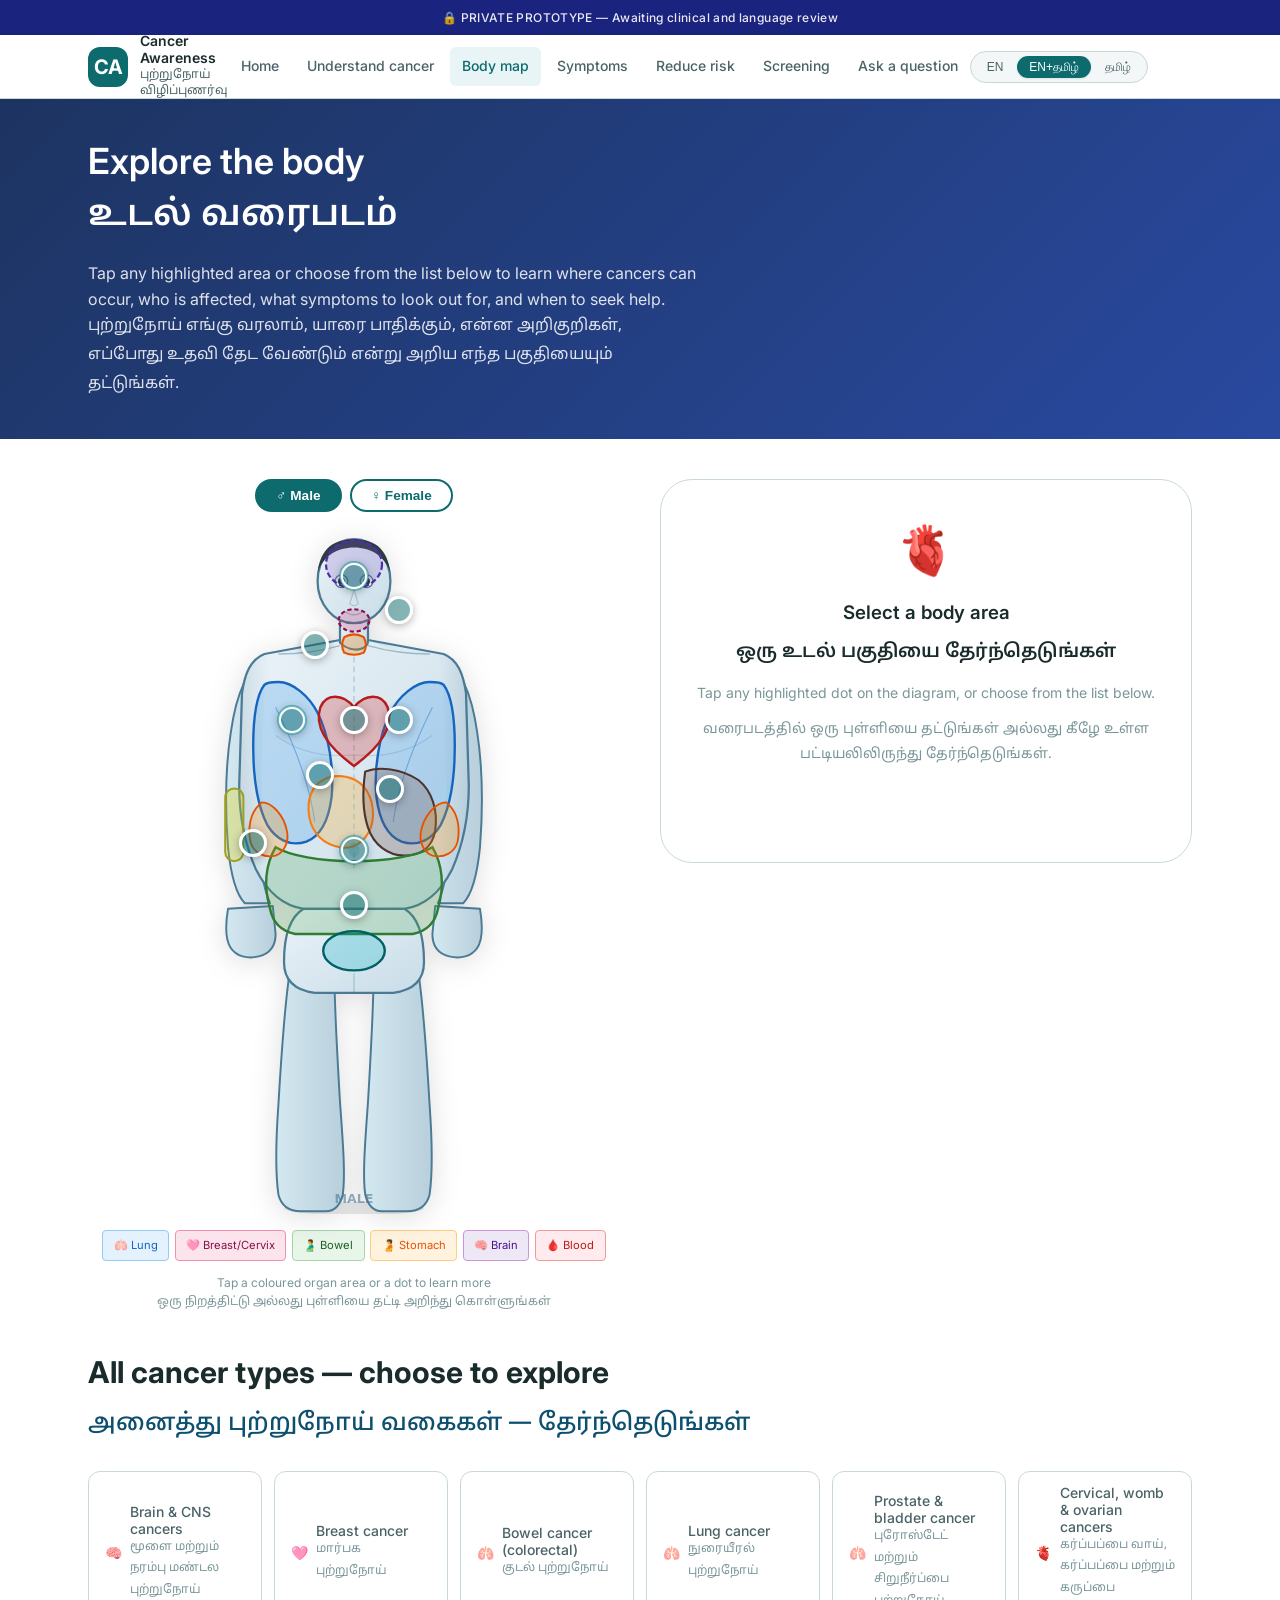
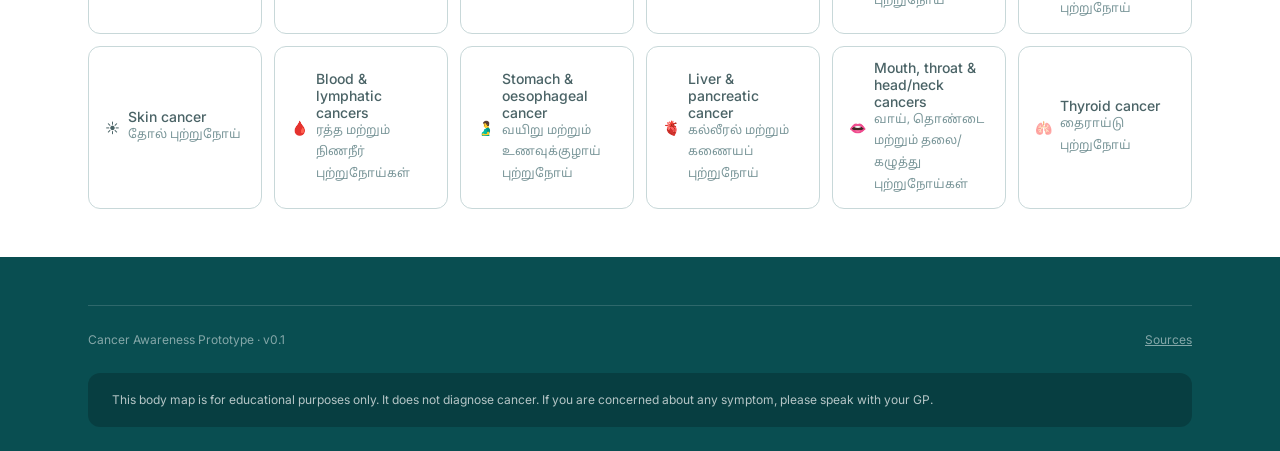
==== pages/body-map.html @ ce764e9f "Add files via upload" ====
<!DOCTYPE html>
<html lang="en" data-lang="both">
<head>
  <meta charset="UTF-8">
  <meta name="viewport" content="width=device-width, initial-scale=1.0">
  <title>Body Map | உடல் வரைபடம் — Cancer Awareness</title>
  <link rel="stylesheet" href="../css/style.css">
  <style>
    .body-map-page { display: grid; grid-template-columns: 1fr 1fr; gap: var(--sp-10); align-items: start; padding: var(--sp-10) 0; }
    @media(max-width:768px) { .body-map-page { grid-template-columns: 1fr; } }

    .body-figure { position: relative; max-width: 320px; margin: 0 auto; }
    .body-svg { width: 100%; cursor: default; }

    /* Hotspot buttons */
    .hotspot {
      position: absolute;
      width: 28px; height: 28px;
      border-radius: 50%;
      border: 3px solid white;
      background: rgba(13,107,110,0.5);
      cursor: pointer;
      transform: translate(-50%,-50%);
      transition: var(--transition-fast);
      display: flex; align-items: center; justify-content: center;
      box-shadow: 0 2px 8px rgba(0,0,0,0.3);
    }
    .hotspot:hover, .hotspot.active { background: var(--clr-primary); transform: translate(-50%,-50%) scale(1.2); }
    .hotspot:focus-visible { outline: none; box-shadow: var(--shadow-focus), 0 2px 8px rgba(0,0,0,0.3); }
    .hotspot-pulse {
      position: absolute; inset: -4px;
      border-radius: 50%;
      border: 2px solid var(--clr-primary-light);
      animation: pulse 2s ease-out infinite;
      opacity: 0.6;
    }
    @keyframes pulse { 0%,100%{opacity:0.6;transform:scale(1)} 50%{opacity:0;transform:scale(1.6)} }

    /* Cancer info panel */
    .info-panel { position: sticky; top: calc(var(--header-h) + var(--sp-6)); }
    .info-panel-inner {
      background: var(--clr-surface);
      border: 1px solid var(--clr-border);
      border-radius: var(--radius-xl);
      overflow: hidden;
      min-height: 24rem;
    }
    .info-panel-header {
      background: var(--clr-primary);
      color: white;
      padding: var(--sp-5) var(--sp-6);
    }
    .info-panel-body { padding: var(--sp-6); }
    .info-panel-placeholder {
      display: flex; flex-direction: column; align-items: center; justify-content: center;
      text-align: center; height: 20rem; color: var(--clr-text-muted); gap: var(--sp-3);
    }
    .cancer-detail-tabs { display: flex; gap: var(--sp-2); flex-wrap: wrap; margin-bottom: var(--sp-5); }
    .tab-btn {
      border: 1px solid var(--clr-border); border-radius: var(--radius-full);
      background: var(--clr-surface); font-size: var(--text-xs); font-weight: 500;
      padding: var(--sp-1) var(--sp-3); cursor: pointer; font-family: inherit;
      color: var(--clr-text-secondary); transition: var(--transition-fast);
    }
    .tab-btn:hover, .tab-btn.active { background: var(--clr-primary); color: white; border-color: var(--clr-primary); }
    .tab-panel { display: none; }
    .tab-panel.active { display: block; }

    /* Type list (mobile / accessible fallback) */
    .cancer-type-grid {
      display: grid;
      grid-template-columns: repeat(auto-fill, minmax(10rem, 1fr));
      gap: var(--sp-3);
      margin-top: var(--sp-6);
    }
    .type-chip-btn {
      border: 1px solid var(--clr-border); border-radius: var(--radius-md);
      background: var(--clr-surface); padding: var(--sp-3) var(--sp-4);
      font-size: var(--text-sm); font-family: inherit; cursor: pointer;
      text-align: left; color: var(--clr-text-secondary); transition: var(--transition-fast);
      display: flex; align-items: center; gap: var(--sp-2);
    }
    .type-chip-btn:hover, .type-chip-btn.active {
      background: var(--clr-surface-raised); border-color: var(--clr-primary); color: var(--clr-primary);
    }
  </style>
</head>
<body>
<a href="#main" class="skip-link">Skip to main content</a>
<div class="prototype-notice">🔒 PRIVATE PROTOTYPE — Awaiting clinical and language review</div>

<header class="site-header">
  <div class="header-inner">
    <a href="../index.html" class="site-logo" aria-label="Cancer Awareness Home">
      <div class="logo-icon" aria-hidden="true">CA</div>
      <div>
        <div class="logo-text-en">Cancer Awareness</div>
        <div class="logo-text-ta">புற்றுநோய் விழிப்புணர்வு</div>
      </div>
    </a>
    <nav class="main-nav" id="main-nav" aria-label="Main navigation">
      <a href="../index.html" class="nav-link">Home</a>
      <a href="understand.html" class="nav-link">Understand cancer</a>
      <a href="body-map.html" class="nav-link active">Body map</a>
      <a href="symptoms.html" class="nav-link">Symptoms</a>
      <a href="risk.html" class="nav-link">Reduce risk</a>
      <a href="screening.html" class="nav-link">Screening</a>
      <a href="ask.html" class="nav-link">Ask a question</a>
    </nav>
    <div class="header-controls">
      <div class="lang-switcher" role="group" aria-label="Language display mode">
        <button class="lang-btn" data-lang-btn="en" aria-pressed="false">EN</button>
        <button class="lang-btn active" data-lang-btn="both" aria-pressed="true">EN+தமிழ்</button>
        <button class="lang-btn" data-lang-btn="ta" aria-pressed="false">தமிழ்</button>
      </div>
      <button class="nav-toggle btn btn-ghost btn-sm" id="nav-toggle" aria-expanded="false" aria-controls="main-nav" aria-label="Open menu">
        <svg width="24" height="24" viewBox="0 0 24 24" fill="none" stroke="currentColor" stroke-width="2"><line x1="3" y1="6" x2="21" y2="6"/><line x1="3" y1="12" x2="21" y2="12"/><line x1="3" y1="18" x2="21" y2="18"/></svg>
      </button>
    </div>
  </div>
</header>

<main id="main" tabindex="-1">

  <!-- HERO -->
  <div style="background:linear-gradient(135deg,#1D3461,#2949A0);color:white;padding:var(--sp-10) 0">
    <div class="container">
      <h1 style="color:white;font-size:clamp(var(--text-2xl),4vw,var(--text-3xl));margin-bottom:var(--sp-3)">
        <span class="en-only">Explore the body</span>
        <span class="ta-only ta">உடல் வரைபடம்</span>
      </h1>
      <p style="opacity:0.85;max-width:38rem">
        <span class="en-only">Tap any highlighted area or choose from the list below to learn where cancers can occur, who is affected, what symptoms to look out for, and when to seek help.</span>
        <span class="ta-only ta">புற்றுநோய் எங்கு வரலாம், யாரை பாதிக்கும், என்ன அறிகுறிகள், எப்போது உதவி தேட வேண்டும் என்று அறிய எந்த பகுதியையும் தட்டுங்கள்.</span>
      </p>
    </div>
  </div>

  <div class="container">
    <div class="body-map-page">

      <!-- LEFT: Body figure with hotspots -->
      <div>
        <!-- Gender toggle -->
        <div style="display:flex;justify-content:center;gap:.5rem;margin-bottom:1rem" role="group" aria-label="Select body figure">
          <button id="toggle-male" onclick="setFigure('male')"
            style="padding:.45rem 1.2rem;border-radius:999px;border:2px solid #0D6B6E;background:#0D6B6E;color:white;font-weight:600;font-size:.85rem;cursor:pointer">
            ♂ Male
          </button>
          <button id="toggle-female" onclick="setFigure('female')"
            style="padding:.45rem 1.2rem;border-radius:999px;border:2px solid #0D6B6E;background:white;color:#0D6B6E;font-weight:600;font-size:.85rem;cursor:pointer">
            ♀ Female
          </button>
        </div>

        <div class="body-figure" role="group" aria-label="Interactive body diagram — click coloured organ areas to learn about cancers" style="max-width:280px">

          <!-- ========== MALE FIGURE ========== -->
          <svg id="figure-male" class="body-svg" viewBox="0 0 200 490"
               xmlns="http://www.w3.org/2000/svg" aria-hidden="true"
               style="filter:drop-shadow(0 4px 14px rgba(0,0,0,0.13))">
            <defs>
              <linearGradient id="bf" x1="0%" y1="0%" x2="100%" y2="100%">
                <stop offset="0%"   stop-color="#EBF3F8"/>
                <stop offset="100%" stop-color="#C8DCE8"/>
              </linearGradient>
              <linearGradient id="ss" x1="0%" y1="0%" x2="100%" y2="0%">
                <stop offset="0%"   stop-color="#4A7A94" stop-opacity="0.18"/>
                <stop offset="30%"  stop-color="#4A7A94" stop-opacity="0"/>
                <stop offset="70%"  stop-color="#4A7A94" stop-opacity="0"/>
                <stop offset="100%" stop-color="#4A7A94" stop-opacity="0.18"/>
              </linearGradient>
              <linearGradient id="lf" x1="0%" y1="0%" x2="100%" y2="0%">
                <stop offset="0%"   stop-color="#D4E8F0"/>
                <stop offset="100%" stop-color="#B8CFDC"/>
              </linearGradient>
            </defs>

            <!-- shadow -->
            <ellipse cx="100" cy="486" rx="50" ry="5" fill="rgba(0,0,0,0.09)"/>

            <!-- LEFT ARM -->
            <path d="M 36 94 C 24 100 16 118 12 146 C 8 172 8 202 10 228
                     C 12 248 16 262 22 268 L 40 268
                     C 36 258 32 242 32 220 C 32 196 34 168 40 144
                     C 44 124 50 108 58 98 Z"
                  fill="url(#lf)" stroke="#4A7A94" stroke-width="1.4" stroke-linejoin="round"/>
            <path d="M 10 272 C 8 284 8 294 12 300 C 16 306 24 308 32 306
                     C 40 304 44 298 44 290 L 42 270 Z"
                  fill="url(#lf)" stroke="#4A7A94" stroke-width="1.4" stroke-linejoin="round"/>

            <!-- RIGHT ARM -->
            <path d="M 164 94 C 176 100 184 118 188 146 C 192 172 192 202 190 228
                     C 188 248 184 262 178 268 L 160 268
                     C 164 258 168 242 168 220 C 168 196 166 168 160 144
                     C 156 124 150 108 142 98 Z"
                  fill="url(#lf)" stroke="#4A7A94" stroke-width="1.4" stroke-linejoin="round"/>
            <path d="M 190 272 C 192 284 192 294 188 300 C 184 306 176 308 168 306
                     C 160 304 156 298 156 290 L 158 270 Z"
                  fill="url(#lf)" stroke="#4A7A94" stroke-width="1.4" stroke-linejoin="round"/>

            <!-- LEFT LEG -->
            <path d="M 54 318 C 50 344 48 378 46 412 C 44 440 44 462 46 476
                     C 48 484 54 488 62 488 L 80 488
                     C 86 488 90 484 92 476 C 94 462 92 438 90 410
                     C 88 376 86 342 86 318 Z"
                  fill="url(#lf)" stroke="#4A7A94" stroke-width="1.4" stroke-linejoin="round"/>

            <!-- RIGHT LEG -->
            <path d="M 146 318 C 150 344 152 378 154 412 C 156 440 156 462 154 476
                     C 152 484 146 488 138 488 L 120 488
                     C 114 488 110 484 108 476 C 106 462 108 438 110 410
                     C 112 376 114 342 114 318 Z"
                  fill="url(#lf)" stroke="#4A7A94" stroke-width="1.4" stroke-linejoin="round"/>

            <!-- TORSO (male: broad shoulders, slight waist) -->
            <path d="M 90 80 L 36 90
                     C 26 94 22 104 20 118 L 18 184
                     C 18 206 22 226 30 244 C 38 260 50 270 64 272
                     L 136 272 C 150 270 162 260 170 244
                     C 178 226 182 206 182 184 L 180 118
                     C 178 104 174 94 164 90 L 110 80 Z"
                  fill="url(#bf)" stroke="#4A7A94" stroke-width="1.6" stroke-linejoin="round"/>
            <path d="M 90 80 L 36 90 C 26 94 22 104 20 118 L 18 184
                     C 18 206 22 226 30 244 C 38 260 50 270 64 272 L 72 272
                     C 60 265 50 254 44 238 C 36 220 34 200 34 180 L 36 118
                     C 38 106 44 98 54 94 Z" fill="url(#ss)"/>
            <path d="M 110 80 L 164 90 C 174 94 178 104 180 118 L 182 184
                     C 182 206 178 226 170 244 C 162 260 150 270 136 272 L 128 272
                     C 140 265 150 254 156 238 C 164 220 166 200 166 180 L 164 118
                     C 162 106 156 98 146 94 Z" fill="url(#ss)"/>
            <!-- sternum -->
            <line x1="100" y1="92" x2="100" y2="244"
                  stroke="#4A7A94" stroke-width="1.0" stroke-dasharray="4 3" opacity="0.3"/>
            <!-- collarbone -->
            <path d="M 90 84 C 76 88 60 90 46 90" fill="none" stroke="#4A7A94" stroke-width="1.0" opacity="0.45"/>
            <path d="M 110 84 C 124 88 140 90 154 90" fill="none" stroke="#4A7A94" stroke-width="1.0" opacity="0.45"/>
            <!-- pec ridge -->
            <path d="M 44 148 C 60 160 80 164 100 162 C 120 164 140 160 156 148"
                  fill="none" stroke="#4A7A94" stroke-width="0.9" opacity="0.22"/>
            <!-- navel -->
            <ellipse cx="100" cy="230" rx="4" ry="5" fill="#4A7A94" opacity="0.20"/>

            <!-- PELVIS -->
            <path d="M 64 272 C 54 278 50 292 50 310 C 50 322 56 330 72 332
                     L 128 332 C 144 330 150 322 150 310
                     C 150 292 146 278 136 272 Z"
                  fill="url(#bf)" stroke="#4A7A94" stroke-width="1.6" stroke-linejoin="round"/>
            <line x1="100" y1="318" x2="100" y2="332" stroke="#4A7A94" stroke-width="1.0" opacity="0.3"/>

            <!-- NECK -->
            <path d="M 90 64 L 90 82 C 94 86 100 88 106 86 C 110 84 110 82 110 80
                     L 110 64 C 106 60 100 60 94 62 Z"
                  fill="url(#bf)" stroke="#4A7A94" stroke-width="1.6" stroke-linejoin="round"/>

            <!-- HEAD -->
            <ellipse cx="100" cy="38" rx="26" ry="30"
                     fill="url(#bf)" stroke="#4A7A94" stroke-width="1.6"/>
            <!-- short hair cap -->
            <path d="M 74 32 C 76 14 86 8 100 8 C 114 8 124 14 126 32
                     C 122 20 112 14 100 14 C 88 14 78 20 74 32 Z"
                  fill="#2D3B45"/>
            <!-- eyes -->
            <circle cx="91"  cy="38" r="4.5" fill="white" stroke="#4A7A94" stroke-width="1.0" opacity="0.95"/>
            <circle cx="109" cy="38" r="4.5" fill="white" stroke="#4A7A94" stroke-width="1.0" opacity="0.95"/>
            <circle cx="91"  cy="38" r="2.4" fill="#1A2730"/>
            <circle cx="109" cy="38" r="2.4" fill="#1A2730"/>
            <!-- nose -->
            <path d="M 100 44 L 97 54 Q 100 57 103 54 Z"
                  fill="none" stroke="#4A7A94" stroke-width="0.9" opacity="0.3"/>
            <!-- mouth -->
            <path d="M 94 60 Q 100 64 106 60" fill="none"
                  stroke="#4A7A94" stroke-width="1.0" opacity="0.4" stroke-linecap="round"/>

            <!-- ════ ORGAN OVERLAYS ════ -->

            <!-- BRAIN -->
            <ellipse cx="100" cy="26" rx="20" ry="17"
                     fill="rgba(126,87,194,0.22)" stroke="#512DA8" stroke-width="1.6"
                     stroke-dasharray="4 2" class="organ-overlay" data-cancer="brain"/>

            <!-- MOUTH / THROAT -->
            <ellipse cx="100" cy="66" rx="11" ry="8"
                     fill="rgba(216,27,96,0.20)" stroke="#880E4F" stroke-width="1.5"
                     stroke-dasharray="3 2" class="organ-overlay" data-cancer="mouth"/>

            <!-- THYROID -->
            <path d="M 93 78 Q 100 74 107 78 Q 110 84 107 89 Q 100 92 93 89 Q 90 84 93 78 Z"
                  fill="rgba(245,124,0,0.28)" stroke="#E65100" stroke-width="1.5"
                  class="organ-overlay" data-cancer="thyroid"/>

            <!-- LEFT LUNG -->
            <path d="M 36 112 C 30 120 28 136 28 156 C 28 180 32 200 38 212
                     C 44 222 54 228 66 224 C 76 220 82 208 84 192
                     C 86 172 82 148 74 132 C 68 120 56 110 46 110 C 42 110 38 110 36 112 Z"
                  fill="rgba(30,136,229,0.22)" stroke="#1565C0" stroke-width="1.7"
                  class="organ-overlay" data-cancer="lung"/>
            <path d="M 44 128 C 56 152 68 180 72 210"
                  fill="none" stroke="#1565C0" stroke-width="0.8" opacity="0.4"/>

            <!-- RIGHT LUNG -->
            <path d="M 164 112 C 170 120 172 136 172 156 C 172 180 168 200 162 212
                     C 156 222 146 228 134 224 C 124 220 118 208 116 192
                     C 114 172 118 148 126 132 C 132 120 144 110 154 110 C 158 110 162 110 164 112 Z"
                  fill="rgba(30,136,229,0.22)" stroke="#1565C0" stroke-width="1.7"
                  class="organ-overlay" data-cancer="lung"/>
            <path d="M 156 128 C 144 152 132 180 128 210"
                  fill="none" stroke="#1565C0" stroke-width="0.8" opacity="0.4"/>

            <!-- HEART / BLOOD -->
            <path d="M 100 128 C 92 118 80 118 76 128 C 72 140 78 154 100 170
                     C 122 154 128 140 124 128 C 120 118 108 118 100 128 Z"
                  fill="rgba(211,47,47,0.28)" stroke="#B71C1C" stroke-width="1.7"
                  class="organ-overlay" data-cancer="blood"/>

            <!-- STOMACH -->
            <path d="M 78 180 C 70 184 66 194 68 206 C 70 218 78 226 90 228
                     C 100 230 108 224 112 214 C 116 202 112 188 104 182
                     C 96 176 84 176 78 180 Z"
                  fill="rgba(249,168,37,0.28)" stroke="#F57F17" stroke-width="1.5"
                  class="organ-overlay" data-cancer="stomach"/>

            <!-- LIVER -->
            <path d="M 108 174 C 118 170 134 172 146 180 C 156 188 160 202 158 216
                     C 156 228 148 234 136 234 C 124 234 114 226 110 214
                     C 106 202 106 188 108 174 Z"
                  fill="rgba(121,85,72,0.28)" stroke="#4E342E" stroke-width="1.5"
                  class="organ-overlay" data-cancer="liver"/>

            <!-- BOWEL -->
            <path d="M 44 228 C 36 242 36 258 40 272 C 42 282 48 288 58 290
                     L 142 290 C 152 288 158 282 160 272
                     C 164 258 164 242 156 228 C 146 234 124 238 100 238
                     C 76 238 54 234 44 228 Z"
                  fill="rgba(67,160,71,0.22)" stroke="#2E7D32" stroke-width="1.7"
                  class="organ-overlay" data-cancer="bowel"/>

            <!-- PROSTATE / BLADDER -->
            <ellipse cx="100" cy="302" rx="22" ry="14"
                     fill="rgba(0,172,193,0.26)" stroke="#006064" stroke-width="1.7"
                     class="organ-overlay" data-cancer="prostate"/>

            <!-- KIDNEYS -->
            <path d="M 32 198 C 26 204 24 214 26 224 C 28 232 36 236 44 234
                     C 50 232 54 224 52 216 C 50 206 42 196 34 196 Z"
                  fill="rgba(255,143,0,0.26)" stroke="#E65100" stroke-width="1.3"
                  class="organ-overlay" data-cancer="prostate"/>
            <path d="M 168 198 C 174 204 176 214 174 224 C 172 232 164 236 156 234
                     C 150 232 146 224 148 216 C 150 206 158 196 166 196 Z"
                  fill="rgba(255,143,0,0.26)" stroke="#E65100" stroke-width="1.3"
                  class="organ-overlay" data-cancer="prostate"/>

            <!-- SKIN -->
            <rect x="8" y="186" width="13" height="52" rx="6.5"
                  fill="rgba(220,210,0,0.30)" stroke="#9E9D24" stroke-width="1.4"
                  class="organ-overlay" data-cancer="skin"/>

            <text x="100" y="482" text-anchor="middle" font-size="9"
                  font-family="system-ui,sans-serif" fill="#4A7A94" font-weight="600" opacity="0.6">MALE</text>
          </svg>

          <!-- ========== FEMALE FIGURE ========== -->
          <svg id="figure-female" class="body-svg" viewBox="0 0 200 490"
               xmlns="http://www.w3.org/2000/svg" aria-hidden="true"
               style="display:none;filter:drop-shadow(0 4px 14px rgba(0,0,0,0.13))">
            <defs>
              <linearGradient id="bf" x1="0%" y1="0%" x2="100%" y2="100%">
                <stop offset="0%"   stop-color="#EBF3F8"/>
                <stop offset="100%" stop-color="#C8DCE8"/>
              </linearGradient>
              <linearGradient id="ss" x1="0%" y1="0%" x2="100%" y2="0%">
                <stop offset="0%"   stop-color="#4A7A94" stop-opacity="0.18"/>
                <stop offset="30%"  stop-color="#4A7A94" stop-opacity="0"/>
                <stop offset="70%"  stop-color="#4A7A94" stop-opacity="0"/>
                <stop offset="100%" stop-color="#4A7A94" stop-opacity="0.18"/>
              </linearGradient>
              <linearGradient id="lf" x1="0%" y1="0%" x2="100%" y2="0%">
                <stop offset="0%"   stop-color="#D4E8F0"/>
                <stop offset="100%" stop-color="#B8CFDC"/>
              </linearGradient>
            </defs>

            <ellipse cx="100" cy="486" rx="48" ry="5" fill="rgba(0,0,0,0.09)"/>

            <!-- HAIR (long — behind figure) -->
            <path d="M 76 28 C 66 46 62 70 60 96 C 58 118 60 140 64 158
                     C 66 142 70 118 74 96 L 76 60 Z" fill="#2D3B45" opacity="0.9"/>
            <path d="M 124 28 C 134 46 138 70 140 96 C 142 118 140 140 136 158
                     C 134 142 130 118 126 96 L 124 60 Z" fill="#2D3B45" opacity="0.9"/>

            <!-- LEFT ARM -->
            <path d="M 40 96 C 30 104 22 122 18 150 C 14 176 14 206 16 230
                     C 18 250 22 264 28 270 L 44 268
                     C 40 256 36 240 36 218 C 36 194 38 166 44 142
                     C 48 122 54 108 62 100 Z"
                  fill="url(#lf)" stroke="#4A7A94" stroke-width="1.4" stroke-linejoin="round"/>
            <path d="M 14 274 C 12 286 12 296 16 302 C 20 308 28 310 36 308
                     C 44 306 48 300 48 292 L 46 270 Z"
                  fill="url(#lf)" stroke="#4A7A94" stroke-width="1.4" stroke-linejoin="round"/>

            <!-- RIGHT ARM -->
            <path d="M 160 96 C 170 104 178 122 182 150 C 186 176 186 206 184 230
                     C 182 250 178 264 172 270 L 156 268
                     C 160 256 164 240 164 218 C 164 194 162 166 156 142
                     C 152 122 146 108 138 100 Z"
                  fill="url(#lf)" stroke="#4A7A94" stroke-width="1.4" stroke-linejoin="round"/>
            <path d="M 186 274 C 188 286 188 296 184 302 C 180 308 172 310 164 308
                     C 156 306 152 300 152 292 L 154 270 Z"
                  fill="url(#lf)" stroke="#4A7A94" stroke-width="1.4" stroke-linejoin="round"/>

            <!-- LEFT LEG -->
            <path d="M 52 328 C 46 354 42 388 40 422 C 38 452 38 468 40 480
                     C 42 486 48 490 58 490 L 76 490
                     C 84 490 88 486 90 480 C 92 468 90 450 88 420
                     C 86 386 84 352 84 328 Z"
                  fill="url(#lf)" stroke="#4A7A94" stroke-width="1.4" stroke-linejoin="round"/>

            <!-- RIGHT LEG -->
            <path d="M 148 328 C 154 354 158 388 160 422 C 162 452 162 468 160 480
                     C 158 486 152 490 142 490 L 124 490
                     C 116 490 112 486 110 480 C 108 468 110 450 112 420
                     C 114 386 116 352 116 328 Z"
                  fill="url(#lf)" stroke="#4A7A94" stroke-width="1.4" stroke-linejoin="round"/>

            <!-- TORSO (narrower shoulders, waist, wide hips) -->
            <path d="M 92 80 L 42 90
                     C 34 94 28 104 26 118 L 24 170
                     C 24 188 26 204 30 218 C 34 232 40 242 48 250
                     C 56 260 62 266 66 272 L 134 272
                     C 138 266 144 260 152 250 C 160 242 166 232 170 218
                     C 174 204 176 188 176 170 L 174 118
                     C 172 104 166 94 158 90 L 108 80 Z"
                  fill="url(#bf)" stroke="#4A7A94" stroke-width="1.6" stroke-linejoin="round"/>
            <path d="M 92 80 L 42 90 C 34 94 28 104 26 118 L 24 170
                     C 24 188 26 204 30 218 C 34 232 40 242 48 250 L 56 258
                     C 48 248 42 236 38 220 C 34 204 34 186 34 168 L 36 118
                     C 38 106 44 96 54 92 Z" fill="url(#ss)"/>
            <path d="M 108 80 L 158 90 C 166 94 172 104 174 118 L 176 170
                     C 176 188 174 204 170 218 C 166 232 160 242 152 250 L 144 258
                     C 152 248 158 236 162 220 C 166 204 166 186 166 168 L 164 118
                     C 162 106 156 96 146 92 Z" fill="url(#ss)"/>
            <!-- sternum -->
            <line x1="100" y1="92" x2="100" y2="244"
                  stroke="#4A7A94" stroke-width="1.0" stroke-dasharray="4 3" opacity="0.3"/>
            <!-- collarbone -->
            <path d="M 92 84 C 78 88 62 90 48 90" fill="none" stroke="#4A7A94" stroke-width="1.0" opacity="0.45"/>
            <path d="M 108 84 C 122 88 138 90 152 90" fill="none" stroke="#4A7A94" stroke-width="1.0" opacity="0.45"/>
            <!-- breast contour -->
            <path d="M 44 152 C 50 170 62 184 78 190 C 90 194 100 192 100 192"
                  fill="none" stroke="#4A7A94" stroke-width="1.1" opacity="0.3"/>
            <path d="M 156 152 C 150 170 138 184 122 190 C 110 194 100 192 100 192"
                  fill="none" stroke="#4A7A94" stroke-width="1.1" opacity="0.3"/>
            <!-- navel -->
            <ellipse cx="100" cy="234" rx="3.5" ry="4.5" fill="#4A7A94" opacity="0.20"/>

            <!-- WIDE PELVIS -->
            <path d="M 66 272 C 48 278 36 294 34 316 C 32 330 42 338 62 340
                     L 138 340 C 158 338 168 330 166 316
                     C 164 294 152 278 134 272 Z"
                  fill="url(#bf)" stroke="#4A7A94" stroke-width="1.6" stroke-linejoin="round"/>
            <line x1="100" y1="328" x2="100" y2="340" stroke="#4A7A94" stroke-width="1.0" opacity="0.28"/>

            <!-- NECK -->
            <path d="M 92 64 L 92 82 C 96 86 100 88 104 86 C 108 84 108 82 108 80
                     L 108 64 C 104 60 100 60 96 62 Z"
                  fill="url(#bf)" stroke="#4A7A94" stroke-width="1.6" stroke-linejoin="round"/>

            <!-- HEAD -->
            <ellipse cx="100" cy="38" rx="25" ry="29"
                     fill="url(#bf)" stroke="#4A7A94" stroke-width="1.6"/>
            <!-- hair top -->
            <path d="M 76 28 C 78 10 88 6 100 6 C 112 6 122 10 124 28
                     C 120 16 110 10 100 10 C 90 10 80 16 76 28 Z"
                  fill="#2D3B45"/>
            <!-- eyes -->
            <circle cx="91"  cy="38" r="4.5" fill="white" stroke="#4A7A94" stroke-width="1.0" opacity="0.95"/>
            <circle cx="109" cy="38" r="4.5" fill="white" stroke="#4A7A94" stroke-width="1.0" opacity="0.95"/>
            <circle cx="91"  cy="38" r="2.4" fill="#1A2730"/>
            <circle cx="109" cy="38" r="2.4" fill="#1A2730"/>
            <!-- lashes -->
            <path d="M 87 34 Q 91 30 95 34" fill="none" stroke="#2D3B45" stroke-width="1.3" stroke-linecap="round" opacity="0.7"/>
            <path d="M 105 34 Q 109 30 113 34" fill="none" stroke="#2D3B45" stroke-width="1.3" stroke-linecap="round" opacity="0.7"/>
            <!-- nose -->
            <path d="M 100 44 L 97 54 Q 100 57 103 54 Z"
                  fill="none" stroke="#4A7A94" stroke-width="0.9" opacity="0.3"/>
            <!-- mouth -->
            <path d="M 94 60 Q 100 64 106 60" fill="none"
                  stroke="#4A7A94" stroke-width="1.0" opacity="0.4" stroke-linecap="round"/>

            <!-- ════ ORGAN OVERLAYS ════ -->

            <!-- BRAIN -->
            <ellipse cx="100" cy="26" rx="19" ry="16"
                     fill="rgba(126,87,194,0.22)" stroke="#512DA8" stroke-width="1.6"
                     stroke-dasharray="4 2" class="organ-overlay" data-cancer="brain"/>

            <!-- MOUTH / THROAT -->
            <ellipse cx="100" cy="66" rx="10" ry="8"
                     fill="rgba(216,27,96,0.20)" stroke="#880E4F" stroke-width="1.5"
                     stroke-dasharray="3 2" class="organ-overlay" data-cancer="mouth"/>

            <!-- THYROID -->
            <path d="M 93 78 Q 100 74 107 78 Q 110 84 107 89 Q 100 92 93 89 Q 90 84 93 78 Z"
                  fill="rgba(245,124,0,0.28)" stroke="#E65100" stroke-width="1.5"
                  class="organ-overlay" data-cancer="thyroid"/>

            <!-- BREAST (female) -->
            <ellipse cx="76"  cy="162" rx="22" ry="20"
                     fill="rgba(216,27,96,0.20)" stroke="#AD1457" stroke-width="1.8"
                     class="organ-overlay" data-cancer="breast"/>
            <ellipse cx="124" cy="162" rx="22" ry="20"
                     fill="rgba(216,27,96,0.20)" stroke="#AD1457" stroke-width="1.8"
                     class="organ-overlay" data-cancer="breast"/>

            <!-- LEFT LUNG -->
            <path d="M 36 112 C 30 120 28 136 28 158 C 28 182 32 202 38 213
                     C 44 222 54 226 66 222 C 76 218 82 206 82 188
                     C 82 164 76 140 66 124 C 60 114 48 108 40 110 C 38 110 36 110 36 112 Z"
                  fill="rgba(30,136,229,0.22)" stroke="#1565C0" stroke-width="1.7"
                  class="organ-overlay" data-cancer="lung"/>
            <path d="M 44 128 C 56 152 66 180 68 212"
                  fill="none" stroke="#1565C0" stroke-width="0.8" opacity="0.4"/>

            <!-- RIGHT LUNG -->
            <path d="M 164 112 C 170 120 172 136 172 158 C 172 182 168 202 162 213
                     C 156 222 146 226 134 222 C 124 218 118 206 118 188
                     C 118 164 124 140 134 124 C 140 114 152 108 160 110 C 162 110 164 110 164 112 Z"
                  fill="rgba(30,136,229,0.22)" stroke="#1565C0" stroke-width="1.7"
                  class="organ-overlay" data-cancer="lung"/>
            <path d="M 156 128 C 144 152 134 180 132 212"
                  fill="none" stroke="#1565C0" stroke-width="0.8" opacity="0.4"/>

            <!-- HEART / BLOOD -->
            <path d="M 100 128 C 92 118 80 118 76 128 C 72 140 78 154 100 170
                     C 122 154 128 140 124 128 C 120 118 108 118 100 128 Z"
                  fill="rgba(211,47,47,0.28)" stroke="#B71C1C" stroke-width="1.7"
                  class="organ-overlay" data-cancer="blood"/>

            <!-- STOMACH -->
            <path d="M 76 186 C 68 190 64 200 66 212 C 68 224 76 232 88 234
                     C 100 236 108 230 112 218 C 116 206 112 192 104 186
                     C 96 180 83 182 76 186 Z"
                  fill="rgba(249,168,37,0.28)" stroke="#F57F17" stroke-width="1.5"
                  class="organ-overlay" data-cancer="stomach"/>

            <!-- LIVER -->
            <path d="M 108 180 C 118 176 134 178 146 186 C 156 194 160 208 158 220
                     C 156 230 148 236 136 236 C 124 236 114 228 110 216
                     C 106 204 106 190 108 180 Z"
                  fill="rgba(121,85,72,0.28)" stroke="#4E342E" stroke-width="1.5"
                  class="organ-overlay" data-cancer="liver"/>

            <!-- BOWEL -->
            <path d="M 44 234 C 36 248 36 264 40 278 C 42 288 50 294 60 296
                     L 140 296 C 150 294 158 288 160 278
                     C 164 264 164 248 156 234 C 146 240 124 244 100 244
                     C 76 244 54 240 44 234 Z"
                  fill="rgba(67,160,71,0.22)" stroke="#2E7D32" stroke-width="1.7"
                  class="organ-overlay" data-cancer="bowel"/>

            <!-- UTERUS + OVARIES (cervix) -->
            <path d="M 100 300 C 90 298 82 302 80 312 C 78 322 84 332 100 336
                     C 116 332 122 322 120 312 C 118 302 110 298 100 300 Z"
                  fill="rgba(216,27,96,0.28)" stroke="#880E4F" stroke-width="1.8"
                  class="organ-overlay" data-cancer="cervix"/>
            <ellipse cx="78"  cy="300" rx="11" ry="9"
                     fill="rgba(216,27,96,0.22)" stroke="#880E4F" stroke-width="1.5"
                     class="organ-overlay" data-cancer="cervix"/>
            <ellipse cx="122" cy="300" rx="11" ry="9"
                     fill="rgba(216,27,96,0.22)" stroke="#880E4F" stroke-width="1.5"
                     class="organ-overlay" data-cancer="cervix"/>

            <!-- KIDNEYS -->
            <path d="M 32 200 C 26 206 24 216 26 226 C 28 234 36 238 44 236
                     C 50 234 54 226 52 218 C 50 208 42 198 34 198 Z"
                  fill="rgba(255,143,0,0.26)" stroke="#E65100" stroke-width="1.3"
                  class="organ-overlay" data-cancer="bowel"/>
            <path d="M 168 200 C 174 206 176 216 174 226 C 172 234 164 238 156 236
                     C 150 234 146 226 148 218 C 150 208 158 198 166 198 Z"
                  fill="rgba(255,143,0,0.26)" stroke="#E65100" stroke-width="1.3"
                  class="organ-overlay" data-cancer="bowel"/>

            <!-- SKIN -->
            <rect x="12" y="188" width="13" height="52" rx="6.5"
                  fill="rgba(220,210,0,0.30)" stroke="#9E9D24" stroke-width="1.4"
                  class="organ-overlay" data-cancer="skin"/>

            <text x="100" y="482" text-anchor="middle" font-size="9"
                  font-family="system-ui,sans-serif" fill="#4A7A94" font-weight="600" opacity="0.6">FEMALE</text>
          </svg>

          <!-- HOTSPOT DOTS overlaid — shared for both figures, repositioned by JS -->
          <div id="hotspots-male" style="position:absolute;inset:0;pointer-events:none">
            <button class="hotspot" data-cancer="brain"   style="left:50%;top:7%;pointer-events:auto"  aria-label="Brain cancer — click to learn"><div class="hotspot-pulse"></div></button>
            <button class="hotspot" data-cancer="mouth"   style="left:66%;top:12%;pointer-events:auto" aria-label="Mouth and throat — click to learn"></button>
            <button class="hotspot" data-cancer="thyroid" style="left:36%;top:17%;pointer-events:auto" aria-label="Thyroid — click to learn"></button>
            <button class="hotspot" data-cancer="lung"    style="left:28%;top:28%;pointer-events:auto" aria-label="Lung cancer — click to learn"><div class="hotspot-pulse"></div></button>
            <button class="hotspot" data-cancer="blood"   style="left:50%;top:28%;pointer-events:auto" aria-label="Blood and lymphatic cancers — click to learn"></button>
            <button class="hotspot" data-cancer="stomach" style="left:38%;top:36%;pointer-events:auto" aria-label="Stomach cancer — click to learn"></button>
            <button class="hotspot" data-cancer="liver"   style="left:63%;top:38%;pointer-events:auto" aria-label="Liver and pancreatic cancer — click to learn"></button>
            <button class="hotspot" data-cancer="bowel"   style="left:50%;top:47%;pointer-events:auto" aria-label="Bowel cancer — click to learn"><div class="hotspot-pulse"></div></button>
            <button class="hotspot" data-cancer="prostate" style="left:50%;top:55%;pointer-events:auto" aria-label="Prostate cancer — click to learn"></button>
            <button class="hotspot" data-cancer="skin"    style="left:14%;top:46%;pointer-events:auto" aria-label="Skin cancer — click to learn"></button>
            <button class="hotspot" data-cancer="breast"  style="left:66%;top:28%;pointer-events:auto" aria-label="Breast cancer — click to learn"></button>
          </div>
          <div id="hotspots-female" style="position:absolute;inset:0;pointer-events:none;display:none">
            <button class="hotspot" data-cancer="brain"   style="left:50%;top:6%;pointer-events:auto"  aria-label="Brain cancer — click to learn"><div class="hotspot-pulse"></div></button>
            <button class="hotspot" data-cancer="mouth"   style="left:65%;top:11%;pointer-events:auto" aria-label="Mouth and throat — click to learn"></button>
            <button class="hotspot" data-cancer="thyroid" style="left:36%;top:17%;pointer-events:auto" aria-label="Thyroid — click to learn"></button>
            <button class="hotspot" data-cancer="breast"  style="left:28%;top:27%;pointer-events:auto" aria-label="Breast cancer — click to learn"><div class="hotspot-pulse"></div></button>
            <button class="hotspot" data-cancer="lung"    style="left:66%;top:27%;pointer-events:auto" aria-label="Lung cancer — click to learn"><div class="hotspot-pulse"></div></button>
            <button class="hotspot" data-cancer="blood"   style="left:50%;top:26%;pointer-events:auto" aria-label="Blood and lymphatic cancers — click to learn"></button>
            <button class="hotspot" data-cancer="stomach" style="left:37%;top:34%;pointer-events:auto" aria-label="Stomach cancer — click to learn"></button>
            <button class="hotspot" data-cancer="liver"   style="left:63%;top:36%;pointer-events:auto" aria-label="Liver and pancreatic cancer — click to learn"></button>
            <button class="hotspot" data-cancer="bowel"   style="left:50%;top:44%;pointer-events:auto" aria-label="Bowel cancer — click to learn"><div class="hotspot-pulse"></div></button>
            <button class="hotspot" data-cancer="cervix"  style="left:50%;top:51%;pointer-events:auto" aria-label="Cervical, womb and ovarian cancers — click to learn"></button>
            <button class="hotspot" data-cancer="skin"    style="left:14%;top:43%;pointer-events:auto" aria-label="Skin cancer — click to learn"></button>
          </div>

        </div>

        <!-- Organ colour legend -->
        <div style="margin-top:1rem;display:flex;flex-wrap:wrap;gap:.35rem;justify-content:center">
          <span style="font-size:.7rem;background:#E3F2FD;color:#1565C0;padding:.35rem .65rem;border-radius:4px;border:1px solid #90CAF9">🫁 Lung</span>
          <span style="font-size:.7rem;background:#FCE4EC;color:#880E4F;padding:.35rem .65rem;border-radius:4px;border:1px solid #F48FB1">🩷 Breast/Cervix</span>
          <span style="font-size:.7rem;background:#E8F5E9;color:#1B5E20;padding:.35rem .65rem;border-radius:4px;border:1px solid #A5D6A7">🫃 Bowel</span>
          <span style="font-size:.7rem;background:#FFF3E0;color:#E65100;padding:.35rem .65rem;border-radius:4px;border:1px solid #FFCC80">🫄 Stomach</span>
          <span style="font-size:.7rem;background:#EDE7F6;color:#4A148C;padding:.35rem .65rem;border-radius:4px;border:1px solid #CE93D8">🧠 Brain</span>
          <span style="font-size:.7rem;background:#FFEBEE;color:#B71C1C;padding:.35rem .65rem;border-radius:4px;border:1px solid #EF9A9A">🩸 Blood</span>
        </div>

        <p class="text-xs text-muted" style="text-align:center;margin-top:.75rem">
          <span class="en-only">Tap a coloured organ area or a dot to learn more</span>
          <span class="ta-only ta">ஒரு நிறத்திட்டு அல்லது புள்ளியை தட்டி அறிந்து கொள்ளுங்கள்</span>
        </p>
      </div>

      <!-- RIGHT: Info panel -->
      <div class="info-panel">
        <div class="info-panel-inner">
          <!-- Placeholder (shown before selection) -->
          <div class="info-panel-placeholder" id="panel-placeholder">
            <div style="font-size:3rem" aria-hidden="true">🫀</div>
            <h3 class="en-only">Select a body area</h3>
            <h3 class="ta-only ta" style="font-family:var(--font-ta)">ஒரு உடல் பகுதியை தேர்ந்தெடுங்கள்</h3>
            <p class="text-sm en-only">Tap any highlighted dot on the diagram, or choose from the list below.</p>
            <p class="text-sm ta-only ta" style="font-family:var(--font-ta)">வரைபடத்தில் ஒரு புள்ளியை தட்டுங்கள் அல்லது கீழே உள்ள பட்டியலிலிருந்து தேர்ந்தெடுங்கள்.</p>
          </div>

          <!-- Cancer detail panel (hidden until selection) -->
          <div id="cancer-detail" hidden>
            <div class="info-panel-header">
              <div id="detail-emoji" style="font-size:1.5rem;margin-bottom:var(--sp-1)" aria-hidden="true"></div>
              <h2 id="detail-title-en" class="en-only" style="color:white;font-size:var(--text-xl)"></h2>
              <h2 id="detail-title-ta" class="ta-only ta" style="color:rgba(255,255,255,0.9);font-family:var(--font-ta);font-size:var(--text-lg)"></h2>
            </div>
            <div class="info-panel-body">
              <div class="cancer-detail-tabs" role="tablist">
                <button class="tab-btn active" data-tab="overview" role="tab" aria-selected="true">Overview</button>
                <button class="tab-btn" data-tab="symptoms" role="tab" aria-selected="false">Symptoms</button>
                <button class="tab-btn" data-tab="risk" role="tab" aria-selected="false">Risk factors</button>
                <button class="tab-btn" data-tab="screening" role="tab" aria-selected="false">Screening</button>
              </div>
              <div id="tab-overview" class="tab-panel active"></div>
              <div id="tab-symptoms" class="tab-panel"></div>
              <div id="tab-risk" class="tab-panel"></div>
              <div id="tab-screening" class="tab-panel"></div>
              <div id="detail-source" style="margin-top:var(--sp-5);padding-top:var(--sp-4);border-top:1px solid var(--clr-border)"></div>
              <div class="review-notice" style="margin-top:var(--sp-3)">⚠️ Awaiting bilingual clinical review — தமிழ் மருத்துவ மதிப்பாய்வு நிலுவையில்</div>
            </div>
          </div>
        </div>
      </div>

    </div>

    <!-- ACCESSIBLE LIST below map -->
    <section aria-labelledby="list-heading" style="padding-bottom:var(--sp-12)">
      <h2 id="list-heading" class="section-title en-only">All cancer types — choose to explore</h2>
      <p class="section-title-ta ta-only ta">அனைத்து புற்றுநோய் வகைகள் — தேர்ந்தெடுங்கள்</p>
      <div class="cancer-type-grid" role="list">
        <!-- Generated by JS -->
      </div>
    </section>

  </div>
</main>

<footer class="site-footer">
  <div class="container">
    <div class="footer-bottom">
      <div>Cancer Awareness Prototype · v0.1</div>
      <a href="../data/sources.json" target="_blank" style="color:rgba(255,255,255,0.5)">Sources</a>
    </div>
    <div class="footer-disclaimer">This body map is for educational purposes only. It does not diagnose cancer. If you are concerned about any symptom, please speak with your GP.</div>
  </div>
</footer>

<script src="../js/app.js"></script>
<script>
/* ============================================================
   BODY MAP DATA
   ============================================================ */
const CANCERS = {
  brain: {
    emoji: '🧠',
    titleEn: 'Brain & CNS cancers',
    titleTa: 'மூளை மற்றும் நரம்பு மண்டல புற்றுநோய்',
    overview: {
      en: 'Brain and central nervous system (CNS) tumours arise from cells in or around the brain and spinal cord. They can be benign (non-cancerous) or malignant (cancerous). Even benign brain tumours can be serious because of their location inside the skull. Brain tumours can occur at any age, including in children.',
      ta: 'மூளை மற்றும் மத்திய நரம்பு மண்டல கட்டிகள் மூளை அல்லது முதுகுத் தண்டுவட செல்களிலிருந்து தோன்றுகின்றன. இவை பாதிப்பற்றதாகவோ தீங்கானதாகவோ இருக்கலாம். குழந்தைகள் உட்பட எந்த வயதிலும் வரலாம்.'
    },
    symptoms: {
      en: 'Persistent or worsening headaches (especially in the morning), unexplained nausea/vomiting, vision, hearing or speech changes, seizures (fits), weakness or numbness in limbs, personality or memory changes, balance problems.',
      ta: 'தொடர்ந்த அல்லது மோசமாகும் தலைவலி (குறிப்பாக காலையில்), விளக்கமில்லா குமட்டல்/வாந்தி, பார்வை/கேட்கும்/பேச்சு மாற்றங்கள், வலிப்பு, உடல் பலவீனம், ஆளுமை அல்லது நினைவு மாற்றங்கள்.'
    },
    risk: {
      en: 'Most brain tumours have no known preventable cause. Rare inherited conditions and high-dose radiation to the head increase risk. Mobile phone use has not been shown to cause brain tumours in current evidence.',
      ta: 'பெரும்பாலான மூளை கட்டிகளுக்கு தவிர்க்கக்கூடிய காரணம் தெரியவில்லை. மரபுரீதியான நிலைகள் மற்றும் அதிக அளவு கதிர்வீச்சு ஆபத்தை அதிகரிக்கும்.'
    },
    screening: {
      en: 'There is no national screening programme for brain tumours in England. If you have concerning symptoms, your GP can refer you for appropriate tests.',
      ta: 'இங்கிலாந்தில் மூளை கட்டிகளுக்கான தேசிய ஸ்கிரீனிங் திட்டம் இல்லை. கவலைப்படும் அறிகுறிகள் இருந்தால், உங்கள் GP உங்களை சோதனைகளுக்கு பரிந்துரைக்கலாம்.'
    },
    source: 'Cancer Research UK, NHS: Brain tumours'
  },
  breast: {
    emoji: '🩷',
    titleEn: 'Breast cancer',
    titleTa: 'மார்பக புற்றுநோய்',
    overview: {
      en: 'Breast cancer is the most common cancer in the UK. It can affect people of all genders, though it is much more common in women. Most breast cancers are found in women over 50, but younger women — and men — can also be affected. Many breast cancers are found through NHS breast screening or when someone notices a change.',
      ta: 'மார்பக புற்றுநோய் இங்கிலாந்தில் மிகவும் பொதுவான புற்றுநோய். இது எல்லா பாலினத்தினரையும் பாதிக்கலாம், ஆனால் பெண்களில் மிகவும் அதிகம். பெரும்பாலான மார்பக புற்றுநோய்கள் 50 வயதுக்கு மேல் காணப்படுகின்றன, ஆனால் இளம் பெண்களும் பாதிக்கப்படலாம்.'
    },
    symptoms: {
      en: 'A new lump or thickening in the breast or armpit, change in breast size or shape, dimpling or puckering of the skin, nipple changes (inversion, discharge, rash), redness or rash on breast skin, unexplained pain in breast or armpit. Not all lumps are cancer — but always get checked.',
      ta: 'மார்பில் அல்லது அக்குளில் புதிய கட்டி அல்லது தடிப்பு, மார்பகத்தின் அளவு அல்லது வடிவ மாற்றம், தோல் குழிவு, காம்பு மாற்றங்கள், தோல் சிவப்பு அல்லது தடிப்பு, விளக்கமில்லா வலி. எல்லா கட்டிகளும் புற்றுநோய் அல்ல — ஆனால் எப்போதும் சோதித்துக்கொள்ளுங்கள்.'
    },
    risk: {
      en: 'Increasing age, being female, dense breast tissue, family history of breast cancer (especially BRCA1/2 gene mutations), personal history of breast cancer, hormone replacement therapy (HRT), being overweight after menopause, alcohol, not having children or having them later in life, not breastfeeding.',
      ta: 'வயது, பெண் பாலினம், மரபணு மாற்றங்கள் (BRCA1/2), குடும்ப வரலாறு, HRT, அதிக உடல் எடை, மது, தாய்ப்பால் கொடுக்காமை.'
    },
    screening: {
      en: 'NHS breast screening: Women aged 50–70 are routinely invited for a mammogram every 3 years. If you are outside this age range and have concerns, speak with your GP.',
      ta: 'NHS மார்பக ஸ்கிரீனிங்: 50–70 வயது பெண்கள் ஒவ்வொரு 3 ஆண்டுகளுக்கும் மேமோகிராம் மூலம் ஆய்வு செய்யப்படுவார்கள்.'
    },
    source: 'NHS Breast Cancer, Cancer Research UK, CRUK Breast Screening'
  },
  bowel: {
    emoji: '🫁',
    titleEn: 'Bowel cancer (colorectal)',
    titleTa: 'குடல் புற்றுநோய்',
    overview: {
      en: 'Bowel cancer (also called colorectal cancer) affects the large bowel (colon and rectum). It is one of the most common cancers in the UK, affecting men and women roughly equally. Most cases occur in people over 60, but it can affect younger people. Many cases develop from non-cancerous growths called polyps.',
      ta: 'குடல் புற்றுநோய் பெரிய குடலை (கோலோன் மற்றும் மலக்குடல்) பாதிக்கிறது. இது இங்கிலாந்தில் மிக பொதுவான புற்றுநோய்களில் ஒன்று.'
    },
    symptoms: {
      en: 'Bleeding from the bottom or blood in stools, a persistent change in bowel habits (more frequent, looser stools) lasting 3 or more weeks, unexplained weight loss, extreme tiredness, pain or lump in the tummy.',
      ta: 'ஆசனவாயிலிருந்து இரத்தம் அல்லது மலத்தில் இரத்தம், மலம் கழிக்கும் பழக்கத்தில் தொடர் மாற்றம் (3 அல்லது அதிக வாரங்கள்), விளக்கமில்லா எடை இழப்பு, தொடர் சோர்வு, வயிற்றுவலி அல்லது கட்டி.'
    },
    risk: {
      en: 'Age (over 60), family history of bowel cancer, polyps in the bowel, inflammatory bowel disease (IBD), low-fibre diet, processed or red meat, obesity, physical inactivity, alcohol, smoking.',
      ta: 'வயது (60+), குடும்ப வரலாறு, குடல் வீக்க நோய், குறைந்த நார்ச்சத்து உணவு, பதப்படுத்தப்பட்ட இறைச்சி, உடல் பருமன், மது, புகைபிடித்தல்.'
    },
    screening: {
      en: 'NHS Bowel Cancer Screening: Everyone aged 60–74 in England is sent a bowel cancer screening kit (FIT test) every 2 years. Results are used to decide if further tests are needed.',
      ta: 'NHS குடல் புற்றுநோய் ஸ்கிரீனிங்: 60–74 வயது அனைவரும் ஒவ்வொரு 2 ஆண்டுகளுக்கும் FIT சோதனை கிட் பெறுவார்கள்.'
    },
    source: 'NHS Bowel Cancer, Cancer Research UK'
  },
  lung: {
    emoji: '🫁',
    titleEn: 'Lung cancer',
    titleTa: 'நுரையீரல் புற்றுநோய்',
    overview: {
      en: 'Lung cancer is one of the most common and serious cancers in the UK. There are two main types: non-small cell lung cancer (more common) and small cell lung cancer. Smoking is the biggest preventable risk factor, but lung cancer can also occur in people who have never smoked.',
      ta: 'நுரையீரல் புற்றுநோய் இங்கிலாந்தில் மிக பொதுவான மற்றும் தீவிரமான புற்றுநோய்களில் ஒன்று. புகைபிடிக்காதவர்களுக்கும் வரலாம்.'
    },
    symptoms: {
      en: 'A cough that does not go away or gets worse over 3 weeks, coughing up blood, persistent chest infections, chest pain when breathing or coughing, persistent breathlessness, unexplained tiredness or weight loss, hoarse voice.',
      ta: '3 வாரங்களுக்கு மேல் தொடர்ந்த இருமல், இரத்தம் கக்குதல், தொடர் மார்பு நோய்த்தொற்று, மூச்சு விடும்போது வலி, விளக்கமில்லா சோர்வு அல்லது எடை இழப்பு.'
    },
    risk: {
      en: 'Smoking (biggest risk — accounts for ~72% of lung cancer cases), passive smoking, radon gas exposure, asbestos, air pollution, previous lung disease.',
      ta: 'புகைபிடிக்கும் பழக்கம் (சுமார் 72% வழக்குகள்), பிறர் புகையில் வாழ்வது, ரேடான் வாயு, ஆஸ்பெஸ்டாஸ், காற்று மாசு.'
    },
    screening: {
      en: 'An NHS lung cancer screening programme (TLHC) is being rolled out for people aged 55–74 who have smoked. Ask your GP if you are eligible.',
      ta: 'NHS நுரையீரல் ஸ்கிரீனிங் திட்டம் 55–74 வயது புகைத்தவர்களுக்கு பரவி வருகிறது. தகுதி உள்ளதா என உங்கள் GP யிடம் கேளுங்கள்.'
    },
    source: 'NHS Lung Cancer, Cancer Research UK'
  },
  prostate: {
    emoji: '🫁',
    titleEn: 'Prostate & bladder cancer',
    titleTa: 'புரோஸ்டேட் மற்றும் சிறுநீர்ப்பை புற்றுநோய்',
    overview: {
      en: 'Prostate cancer is the most common cancer in men in the UK. It usually develops slowly and many men with prostate cancer have no symptoms for years. Bladder cancer affects the bladder and is more common in men but can affect women. Blood in urine is a key symptom for bladder cancer.',
      ta: 'புரோஸ்டேட் புற்றுநோய் இங்கிலாந்தில் ஆண்களில் மிகவும் பொதுவான புற்றுநோய். சிறுநீர்ப்பை புற்றுநோய் சிறுநீரில் இரத்தம் கொண்டு தெரியும்.'
    },
    symptoms: {
      en: 'Prostate: needing to urinate more often (especially at night), difficulty starting or stopping, weak or slow flow, feeling of incomplete emptying, blood in urine or semen. Bladder: blood in urine (painless), needing to urinate urgently and frequently.',
      ta: 'புரோஸ்டேட்: அடிக்கடி சிறுநீர் கழிக்க வேண்டும் (குறிப்பாக இரவில்), தொடங்குவதில் சிரமம், சிறுநீரில் இரத்தம். சிறுநீர்ப்பை: சிறுநீரில் இரத்தம் (வலியற்ற), அடிக்கடி அவசரமாக வேண்டும்.'
    },
    risk: {
      en: 'Prostate: age over 50, being of Black African or Black Caribbean heritage (higher risk), family history. Bladder: smoking (biggest risk), chemical/dye exposure, chronic bladder irritation.',
      ta: 'புரோஸ்டேட்: 50+ வயது, ஆப்பிரிக்க/கரிபியன் பாரம்பரியம், குடும்ப வரலாறு. சிறுநீர்ப்பை: புகைபிடித்தல், வேதிப்பொருள் வெளிப்பாடு.'
    },
    screening: {
      en: 'There is no national prostate cancer screening programme in England. Men aged 50+ can request a PSA blood test from their GP. The PSA test has limitations — discuss benefits and risks with your GP.',
      ta: 'இங்கிலாந்தில் புரோஸ்டேட் தேசிய ஸ்கிரீனிங் இல்லை. 50+ ஆண்கள் GP யிடம் PSA இரத்த சோதனை கோரலாம்.'
    },
    source: 'NHS Prostate Cancer, Bladder Cancer, Cancer Research UK'
  },
  cervix: {
    emoji: '🫀',
    titleEn: 'Cervical, womb & ovarian cancers',
    titleTa: 'கர்ப்பப்பை வாய், கர்ப்பப்பை மற்றும் கருப்பை புற்றுநோய்',
    overview: {
      en: 'These are cancers affecting the female reproductive system. Cervical cancer is closely linked to HPV infection and is largely preventable through vaccination and screening. Womb (uterine) cancer is the most common gynaecological cancer in the UK. Ovarian cancer is often called a silent cancer because symptoms can be subtle.',
      ta: 'இவை பெண் இனப்பெருக்க மண்டலத்தை பாதிக்கும் புற்றுநோய்கள். கர்ப்பப்பை வாய் புற்றுநோய் HPV நோய்த்தொற்றுடன் தொடர்புடையது மற்றும் தடுப்பூசி மூலம் தடுக்கலாம்.'
    },
    symptoms: {
      en: 'Cervical: unusual vaginal bleeding (between periods, after sex, after menopause), unusual discharge. Womb: bleeding after menopause, unusual bleeding between periods. Ovarian: persistent bloating, pelvic pain, feeling full quickly, needing to urinate more often.',
      ta: 'கர்ப்பப்பை வாய்: அசாதாரண யோனி இரத்தப்போக்கு. கர்ப்பப்பை: மாதவிடாயுக்கு பிறகு இரத்தப்போக்கு. கருப்பை: தொடர் வயிற்று உப்புசம், இடுப்பு வலி, சீக்கிரம் வயிறு நிரம்பும் உணர்வு.'
    },
    risk: {
      en: 'Cervical: HPV infection (nearly all cases), smoking, weakened immune system. Womb: being overweight or obese, taking oestrogen-only HRT, diabetes, never having had children. Ovarian: age, family history (BRCA1/2), endometriosis.',
      ta: 'கர்ப்பப்பை வாய்: HPV நோய்த்தொற்று. கர்ப்பப்பை: உடல் பருமன், HRT. கருப்பை: வயது, குடும்ப வரலாறு (BRCA1/2).'
    },
    screening: {
      en: 'Cervical screening (smear test): Women aged 25–49 every 3 years; 50–64 every 5 years. HPV vaccination offered to all 11–13 year olds. No national ovarian or womb cancer screening in England.',
      ta: 'கர்ப்பப்பை வாய் ஸ்கிரீனிங்: 25–49 வயது ஒவ்வொரு 3 ஆண்டுகளுக்கும், 50–64 வயது ஒவ்வொரு 5 ஆண்டுகளுக்கும். HPV தடுப்பூசி 11–13 வயதினருக்கு.'
    },
    source: 'NHS Cervical Cancer, Cancer Research UK, NHS HPV Vaccine'
  },
  skin: {
    emoji: '☀️',
    titleEn: 'Skin cancer',
    titleTa: 'தோல் புற்றுநோய்',
    overview: {
      en: 'Skin cancer is the most common type of cancer in the UK. There are two main types: melanoma (rarer but more serious) and non-melanoma skin cancers (more common, including basal cell and squamous cell carcinomas). Most skin cancers are caused by UV radiation from the sun or sunbeds. Skin cancer can affect any skin tone.',
      ta: 'தோல் புற்றுநோய் இங்கிலாந்தில் மிக பொதுவான புற்றுநோய். சூரிய UV கதிர்வீச்சால் பெரும்பாலும் உண்டாகிறது. எந்த தோல் நிறத்திலும் வரலாம்.'
    },
    symptoms: {
      en: 'An unusual or changing mole (ABCDE: Asymmetry, Border irregular, Colour uneven, Diameter growing, Evolving/changing), a new lump or sore that does not heal, a patch of skin that is itchy, crusty, or bleeds easily.',
      ta: 'அசாதாரண அல்லது மாறும் மச்சம் (ABCDE: சமச்சீரற்ற, ஒழுங்கற்ற எல்லை, சீரற்ற நிறம், வளரும் அளவு, மாறும்), ஆறாத கட்டி அல்லது புண்.'
    },
    risk: {
      en: 'UV exposure (sun, sunbeds), fair skin or many moles, family history of melanoma, weakened immune system, previous skin cancer.',
      ta: 'UV வெளிப்பாடு (சூரியன், சன்பெட்), வெளிர் தோல், பல மச்சங்கள், குடும்ப வரலாறு, நோயெதிர்ப்பு பலவீனம்.'
    },
    screening: {
      en: 'There is no national skin cancer screening programme. Check your skin regularly and report any changing or unusual mole or lesion to your GP promptly.',
      ta: 'தேசிய தோல் ஸ்கிரீனிங் இல்லை. உங்கள் தோலை தொடர்ந்து சோதித்து, மாறும் மச்சம் இருந்தால் GP யிடம் சொல்லுங்கள்.'
    },
    source: 'NHS Skin Cancer, Cancer Research UK'
  },
  blood: {
    emoji: '🩸',
    titleEn: 'Blood & lymphatic cancers',
    titleTa: 'ரத்த மற்றும் நிணநீர் புற்றுநோய்கள்',
    overview: {
      en: 'Blood cancers (leukaemia, lymphoma, myeloma) affect the blood, bone marrow, lymph nodes, or other parts of the lymphatic and immune systems. They do not usually form solid lumps. These include leukaemia (affects white blood cells), Hodgkin and non-Hodgkin lymphoma (affects lymph nodes), and myeloma (affects plasma cells in bone marrow).',
      ta: 'ரத்த புற்றுநோய்கள் (லுகேமியா, லிம்போமா, மைலோமா) ரத்தம், எலும்பு மஜ்ஜை, நிணநீர் கணுக்களை பாதிக்கும். இவை திட கட்டிகளை உருவாக்காது.'
    },
    symptoms: {
      en: 'Swollen lymph nodes (glands) in neck, armpits, or groin, unexplained fatigue, unexplained weight loss, fever, night sweats, easy bruising or bleeding, repeated infections, bone pain (myeloma), breathlessness, itchy skin.',
      ta: 'கழுத்து, அக்குள், இடுப்பில் நிணநீர் கணுக்கள் வீக்கம், விளக்கமில்லா சோர்வு, காய்ச்சல், இரவு வியர்வை, எளிதில் காயம், தொடர் நோய்த்தொற்றுகள்.'
    },
    risk: {
      en: 'Most blood cancers have no single known preventable cause. Risk factors vary by type and include age, family history, certain infections (Epstein-Barr virus for some lymphomas), radiation or chemotherapy treatment for other cancers, and weakened immunity.',
      ta: 'பெரும்பாலான ரத்த புற்றுநோய்களுக்கு தெரிந்த தடுக்கக்கூடிய காரணம் இல்லை. வயது, குடும்ப வரலாறு, சில நோய்த்தொற்றுகள் ஆபத்தை அதிகரிக்கும்.'
    },
    screening: {
      en: 'There is no national screening programme for blood cancers. If you notice persistent, unexplained symptoms such as swollen glands, fatigue, or night sweats, see your GP.',
      ta: 'ரத்த புற்றுநோய்களுக்கு தேசிய ஸ்கிரீனிங் இல்லை. வீங்கிய நிணநீர் கணுக்கள், சோர்வு, அல்லது இரவு வியர்வை போன்ற தொடர் அறிகுறிகள் இருந்தால் GP யிடம் பாருங்கள்.'
    },
    source: 'NHS Leukaemia, Lymphoma, Myeloma, Cancer Research UK'
  },
  stomach: {
    emoji: '🫃',
    titleEn: 'Stomach & oesophageal cancer',
    titleTa: 'வயிறு மற்றும் உணவுக்குழாய் புற்றுநோய்',
    overview: {
      en: 'Stomach (gastric) cancer develops in the lining of the stomach. Oesophageal (gullet) cancer develops in the food pipe between the throat and stomach. Both are more common in older adults and in men. Early detection improves treatment options.',
      ta: 'வயிற்றுப் புற்றுநோய் வயிற்றின் உள் அடுக்கில் உருவாகிறது. உணவுக்குழாய் புற்றுநோய் தொண்டைக்கும் வயிற்றுக்கும் இடையிலான குழாயில் உண்டாகிறது.'
    },
    symptoms: {
      en: 'Persistent indigestion, heartburn, or acid reflux, difficulty swallowing, feeling full quickly, unexplained weight loss, nausea, vomiting (sometimes with blood), stomach pain.',
      ta: 'தொடர் அஜீரண கோளாறு, இரைப்பை எரிச்சல், விழுங்குவதில் சிரமம், சீக்கிரம் வயிறு நிரம்பும் உணர்வு, விளக்கமில்லா எடை இழப்பு, வாந்தி.'
    },
    risk: {
      en: 'H. pylori bacterial infection (stomach), smoking, alcohol, being overweight (oesophageal), long-term acid reflux (Barretts oesophagus), processed or salty food, family history.',
      ta: 'H. pylori நோய்த்தொற்று (வயிறு), புகைபிடித்தல், மது, அதிக உடல் எடை, நீண்டகால இரைப்பை எரிச்சல், பதப்படுத்தப்பட்ட/உப்பு உணவு.'
    },
    screening: {
      en: 'No national screening in England. Persistent indigestion or swallowing difficulties should be assessed by a GP, especially if over 55 or if you are losing weight.',
      ta: 'இங்கிலாந்தில் தேசிய ஸ்கிரீனிங் இல்லை. 55+ வயது மற்றும் தொடர் அஜீரணம் அல்லது விழுங்குவதில் சிரமம் இருந்தால் GP யிடம் பாருங்கள்.'
    },
    source: 'NHS Stomach Cancer, NHS Oesophageal Cancer, Cancer Research UK'
  },
  liver: {
    emoji: '🫀',
    titleEn: 'Liver & pancreatic cancer',
    titleTa: 'கல்லீரல் மற்றும் கணையப் புற்றுநோய்',
    overview: {
      en: 'Liver cancer may start in the liver itself (primary) or spread to the liver from elsewhere (secondary/metastatic). Pancreatic cancer starts in the pancreas — a gland behind the stomach. Pancreatic cancer often has few symptoms until it has grown.',
      ta: 'கல்லீரல் புற்றுநோய் கல்லீரலிலேயே தொடங்கலாம் அல்லது வேறு இடத்திலிருந்து பரவலாம். கணையப் புற்றுநோய் வயிற்றுக்கு பின்னால் உள்ள கணையத்தில் தொடங்குகிறது.'
    },
    symptoms: {
      en: 'Liver: loss of appetite, weight loss, feeling full quickly, nausea, jaundice (yellow skin/eyes), swollen tummy. Pancreatic: jaundice (most common first sign), tummy or back pain, unexplained weight loss, pale oily stools, new-onset diabetes.',
      ta: 'கல்லீரல்: பசியின்மை, எடை இழப்பு, மஞ்சள் காமாலை. கணையம்: மஞ்சள் காமாலை (முதல் அறிகுறி), வயிற்று/முதுகு வலி, விளக்கமில்லா எடை இழப்பு.'
    },
    risk: {
      en: 'Liver: chronic hepatitis B or C infection, alcohol, cirrhosis, obesity, diabetes. Pancreatic: smoking, diabetes, pancreatitis, obesity, family history.',
      ta: 'கல்லீரல்: நாள்பட்ட ஹெபடைடிஸ் B/C, மது, நிரோஷிஸ். கணையம்: புகைபிடித்தல், நீரிழிவு நோய், குடும்ப வரலாறு.'
    },
    screening: {
      en: 'People with cirrhosis may have regular liver scans to detect liver cancer early. No national pancreatic cancer screening. Hepatitis B vaccination helps prevent liver cancer.',
      ta: 'நிரோஷிஸ் உள்ளவர்களுக்கு தொடர் கல்லீரல் ஸ்கேன். கணையத்திற்கு தேசிய ஸ்கிரீனிங் இல்லை. ஹெபடைடிஸ் B தடுப்பூசி கல்லீரல் புற்றுநோயை தடுக்க உதவும்.'
    },
    source: 'NHS Liver Cancer, Pancreatic Cancer UK, Cancer Research UK'
  },
  mouth: {
    emoji: '👄',
    titleEn: 'Mouth, throat & head/neck cancers',
    titleTa: 'வாய், தொண்டை மற்றும் தலை/கழுத்து புற்றுநோய்கள்',
    overview: {
      en: 'Head and neck cancers include cancers of the mouth, tongue, lips, throat (pharynx and larynx), salivary glands, and nose. They are twice as common in men as in women. Chewing tobacco, betel nut (areca nut), and alcohol significantly increase risk. These cancers are often preventable.',
      ta: 'தலை மற்றும் கழுத்து புற்றுநோய்களில் வாய், நாக்கு, உதடுகள், தொண்டை, மற்றும் மூக்கு புற்றுநோய்கள் அடங்கும். புகையிலை, வெற்றிலை பாக்கு, மற்றும் மது குறிப்பிடத்தக்க ஆபத்தை அதிகரிக்கும்.'
    },
    symptoms: {
      en: 'An ulcer or sore in the mouth that does not heal in 3 weeks, red or white patches inside the mouth, an unexplained lump or thickening in the mouth, neck or throat, difficulty swallowing or speaking, persistent hoarse voice, persistent pain in mouth or throat.',
      ta: '3 வாரங்களில் ஆறாத வாயில் புண், வாயில் சிவப்பு அல்லது வெள்ளை திட்டுகள், கழுத்தில் விளக்கமில்லா கட்டி, விழுங்குவதில் சிரமம், தொடர்ந்த கரகரப்பான குரல்.'
    },
    risk: {
      en: 'Smoking and smokeless tobacco (biggest risk), areca nut/betel nut products (significant risk — IARC Group 1 carcinogen), alcohol (risk multiplies when combined with tobacco), HPV infection (oropharyngeal cancers), poor oral health.',
      ta: 'புகையிலை மற்றும் புகையில்லா புகையிலை (மிகப்பெரிய ஆபத்து), வெற்றிலை பாக்கு (குறிப்பிடத்தக்க ஆபத்து — IARC குழு 1), மது, HPV நோய்த்தொற்று.'
    },
    screening: {
      en: 'Dentists carry out oral cancer checks during routine appointments — attend regular dental check-ups. No national mouth cancer screening programme, but high-risk individuals can be referred by their dentist or GP.',
      ta: 'பல் மருத்துவர்கள் வழக்கமான சோதனையின்போது வாய் புற்றுநோய் பரிசோதனை செய்வார்கள். தொடர்ந்து பல் மருத்துவரை சந்தியுங்கள்.'
    },
    source: 'Cancer Research UK, NHS Head and Neck Cancer, IARC Areca Nut Monograph'
  },
  thyroid: {
    emoji: '🫁',
    titleEn: 'Thyroid cancer',
    titleTa: 'தைராய்டு புற்றுநோய்',
    overview: {
      en: 'Thyroid cancer is a cancer of the thyroid gland, found in the front of the neck. It is more common in women and in younger adults. Most thyroid cancers (papillary and follicular types) grow slowly and respond well to treatment.',
      ta: 'தைராய்டு புற்றுநோய் கழுத்தின் முன்பகுதியில் உள்ள தைராய்டு சுரப்பியில் உண்டாகிறது. பெண்களிலும் இளைஞர்களிலும் அதிகம் காணப்படுகிறது.'
    },
    symptoms: {
      en: 'A painless lump or swelling in the front of the neck, swollen lymph nodes in the neck, unexplained hoarseness or voice changes, difficulty swallowing or breathing.',
      ta: 'கழுத்தின் முன்பகுதியில் வலியற்ற கட்டி அல்லது வீக்கம், கழுத்தில் நிணநீர் கணு வீக்கம், விளக்கமில்லா கரகரப்பு, விழுங்குவதில் சிரமம்.'
    },
    risk: {
      en: 'Being female, previous radiation to head/neck, family history of thyroid cancer or related genetic conditions.',
      ta: 'பெண் பாலினம், தலை/கழுத்துக்கு முந்தைய கதிர்வீச்சு, குடும்ப வரலாறு.'
    },
    screening: {
      en: 'No national screening in England. If you notice a persistent lump in your neck, see your GP.',
      ta: 'இங்கிலாந்தில் தேசிய ஸ்கிரீனிங் இல்லை. கழுத்தில் தொடர் கட்டி இருந்தால் GP யிடம் பாருங்கள்.'
    },
    source: 'NHS Thyroid Cancer, Cancer Research UK'
  }
};

/* ============================================================
   BODY MAP INTERACTION
   ============================================================ */
function showCancerInfo(key) {
  const data = CANCERS[key];
  if (!data) return;

  document.getElementById('panel-placeholder').hidden = true;
  const detail = document.getElementById('cancer-detail');
  detail.hidden = false;

  document.getElementById('detail-emoji').textContent = data.emoji;
  document.getElementById('detail-title-en').textContent = data.titleEn;
  document.getElementById('detail-title-ta').textContent = data.titleTa;

  document.getElementById('tab-overview').innerHTML =
    `<p class="en-only text-sm">${data.overview.en}</p>
     <p class="ta-only ta text-sm" style="font-family:var(--font-ta);margin-top:var(--sp-3)">${data.overview.ta}</p>`;

  document.getElementById('tab-symptoms').innerHTML =
    `<p class="en-only text-sm"><strong>Symptoms to know:</strong> ${data.symptoms.en}</p>
     <p class="ta-only ta text-sm" style="font-family:var(--font-ta);margin-top:var(--sp-3)"><strong>அறிகுறிகள்:</strong> ${data.symptoms.ta}</p>
     <div class="info-box info-box-urgent" style="margin-top:var(--sp-4)">
       <p class="text-sm en-only"><strong>If you are concerned about any symptom, see your GP. You do not need to wait.</strong></p>
       <p class="text-sm ta-only ta" style="font-family:var(--font-ta)"><strong>எந்த அறிகுறியிலும் கவலை இருந்தால், GP யிடம் பாருங்கள். காத்திருக்க வேண்டியதில்லை.</strong></p>
     </div>`;

  document.getElementById('tab-risk').innerHTML =
    `<p class="en-only text-sm"><strong>Risk factors:</strong> ${data.risk.en}</p>
     <p class="ta-only ta text-sm" style="font-family:var(--font-ta);margin-top:var(--sp-3)"><strong>ஆபத்து காரணிகள்:</strong> ${data.risk.ta}</p>
     <p class="text-xs text-muted en-only" style="margin-top:var(--sp-3)">Having a risk factor does not mean you will get this cancer. Many people develop cancer with no known risk factors.</p>
     <p class="text-xs ta-only ta" style="margin-top:var(--sp-3);font-family:var(--font-ta);color:var(--clr-text-muted)">ஆபத்து காரணி இருந்தாலும் நிச்சயமாக வரும் என்று அர்த்தமில்லை.</p>`;

  document.getElementById('tab-screening').innerHTML =
    `<p class="en-only text-sm"><strong>Screening (England):</strong> ${data.screening.en}</p>
     <p class="ta-only ta text-sm" style="font-family:var(--font-ta);margin-top:var(--sp-3)"><strong>ஸ்கிரீனிங் (இங்கிலாந்து):</strong> ${data.screening.ta}</p>
     <p class="text-xs text-muted en-only" style="margin-top:var(--sp-3)">Screening information is for England only. Rules differ in Scotland, Wales, and Northern Ireland.</p>`;

  document.getElementById('detail-source').innerHTML =
    `<p class="text-xs text-muted">📄 Sources: ${data.source}</p>`;

  // Apply language visibility to new content
  const mode = document.documentElement.dataset.lang || 'both';
  document.documentElement.dataset.lang = mode;

  // Scroll to info panel on mobile
  if (window.innerWidth < 768) {
    detail.scrollIntoView({ behavior: 'smooth', block: 'nearest' });
  }

  // Activate hotspot
  document.querySelectorAll('.hotspot').forEach(h => h.classList.toggle('active', h.dataset.cancer === key));
  document.querySelectorAll('.type-chip-btn').forEach(b => b.classList.toggle('active', b.dataset.cancer === key));
}

// Gender toggle
function setFigure(gender) {
  const isMale = gender === 'male';
  document.getElementById('figure-male').style.display = isMale ? '' : 'none';
  document.getElementById('figure-female').style.display = isMale ? 'none' : '';
  document.getElementById('hotspots-male').style.display = isMale ? '' : 'none';
  document.getElementById('hotspots-female').style.display = isMale ? 'none' : '';
  document.getElementById('toggle-male').style.background = isMale ? '#0D6B6E' : 'white';
  document.getElementById('toggle-male').style.color = isMale ? 'white' : '#0D6B6E';
  document.getElementById('toggle-female').style.background = isMale ? 'white' : '#0D6B6E';
  document.getElementById('toggle-female').style.color = isMale ? '#0D6B6E' : 'white';
  // Re-bind hotspot events for newly shown set
  bindHotspots();
}

function bindHotspots() {
  document.querySelectorAll('.hotspot').forEach(btn => {
    btn.onclick = () => showCancerInfo(btn.dataset.cancer);
  });
  // Also bind organ overlay SVG regions
  document.querySelectorAll('.organ-overlay').forEach(el => {
    el.style.cursor = 'pointer';
    el.onclick = () => showCancerInfo(el.dataset.cancer);
    el.setAttribute('tabindex', '0');
    el.setAttribute('role', 'button');
    el.setAttribute('aria-label', el.dataset.cancer + ' — click to learn');
    el.onmouseenter = function() { this.setAttribute('opacity', '0.85'); this.style.filter = 'brightness(1.2)'; };
    el.onmouseleave = function() { this.removeAttribute('opacity'); this.style.filter = ''; };
  });
}

// Tab switching
document.addEventListener('click', e => {
  const tab = e.target.closest('.tab-btn');
  if (!tab) return;
  const name = tab.dataset.tab;
  document.querySelectorAll('.tab-btn').forEach(b => { b.classList.remove('active'); b.setAttribute('aria-selected', 'false'); });
  document.querySelectorAll('.tab-panel').forEach(p => p.classList.remove('active'));
  tab.classList.add('active');
  tab.setAttribute('aria-selected', 'true');
  document.getElementById('tab-' + name).classList.add('active');
});

// Hotspot click — handled via bindHotspots()
bindHotspots(); // initial bind

// Build accessible list
const grid = document.querySelector('.cancer-type-grid');
const emojiMap = { brain:'🧠',breast:'🩷',bowel:'🫁',lung:'🫁',prostate:'🫁',cervix:'🫀',skin:'☀️',blood:'🩸',stomach:'🫃',liver:'🫀',mouth:'👄',thyroid:'🫁' };
Object.entries(CANCERS).forEach(([key, data]) => {
  const btn = document.createElement('button');
  btn.className = 'type-chip-btn';
  btn.dataset.cancer = key;
  btn.setAttribute('role', 'listitem');
  btn.innerHTML = `<span aria-hidden="true">${data.emoji}</span>
    <span>
      <span class="en-only" style="display:block;font-size:var(--text-sm);font-weight:500">${data.titleEn}</span>
      <span class="ta-only ta" style="display:block;font-size:var(--text-xs);font-family:var(--font-ta);color:var(--clr-text-muted)">${data.titleTa}</span>
    </span>`;
  btn.addEventListener('click', () => showCancerInfo(key));
  grid.appendChild(btn);
});
</script>

<!-- Mobile bottom nav -->
<nav class="mobile-bottom-nav" aria-label="Quick navigation">
  <div class="mobile-bottom-nav-inner">
    <a href="../index.html" class="mobile-nav-item" aria-label="Home">
      <svg viewBox="0 0 24 24" fill="none" stroke="currentColor" stroke-width="2" aria-hidden="true"><path d="M3 9l9-7 9 7v11a2 2 0 01-2 2H5a2 2 0 01-2-2z"/></svg>
      <span>Home</span>
    </a>
    <a href="body-map.html" class="mobile-nav-item active" aria-label="Body map">
      <svg viewBox="0 0 24 24" fill="none" stroke="currentColor" stroke-width="2" aria-hidden="true"><circle cx="12" cy="6" r="3"/><path d="M12 9v6m-4 3h8"/></svg>
      <span>Body</span>
    </a>
    <a href="symptoms.html" class="mobile-nav-item" aria-label="Symptoms">
      <svg viewBox="0 0 24 24" fill="none" stroke="currentColor" stroke-width="2" aria-hidden="true"><path d="M12 2v20M2 12h20"/></svg>
      <span>Symptoms</span>
    </a>
    <a href="ask.html" class="mobile-nav-item" aria-label="Ask">
      <svg viewBox="0 0 24 24" fill="none" stroke="currentColor" stroke-width="2" aria-hidden="true"><path d="M21 15a2 2 0 01-2 2H7l-4 4V5a2 2 0 012-2h14a2 2 0 012 2z"/></svg>
      <span>Ask</span>
    </a>
  </div>
</nav>
</body>
</html>
---- css/style.css ----
/* ================================================================
   Cancer Awareness App — Prof Anguraj Sadanandam
   Design System — v0.1 (prototype, not for public release)
   ================================================================ */

/* --- Google Fonts: Inter + Noto Sans Tamil --- */
@import url('https://fonts.googleapis.com/css2?family=Inter:wght@300;400;500;600;700&family=Noto+Sans+Tamil:wght@300;400;500;600;700&display=swap');

/* --- CSS Custom Properties (Design Tokens) --- */
:root {
  /* Colour palette */
  --clr-primary:        #0D6B6E; /* Deep teal – primary brand colour */
  --clr-primary-light:  #1A8F93;
  --clr-primary-dark:   #094E51;
  --clr-accent:         #E07B39; /* Warm amber */
  --clr-accent-light:   #F4A261;
  --clr-warn:           #C0392B;
  --clr-warn-light:     #E8A09A;
  --clr-success:        #2E7D32;
  --clr-surface:        #FFFFFF;
  --clr-surface-alt:    #F4F7F7;
  --clr-surface-raised: #E8F4F5;
  --clr-border:         #C8D8D9;
  --clr-text-primary:   #1A2B2C;
  --clr-text-secondary: #4A6366;
  --clr-text-muted:     #7A9699;
  --clr-text-inverse:   #FFFFFF;
  --clr-tamil:          #0D4F6E; /* Slightly cooler for Tamil labels */

  /* Typography */
  --font-en:   'Inter', system-ui, sans-serif;
  --font-ta:   'Noto Sans Tamil', 'Inter', system-ui, sans-serif;
  --font-mono: 'Courier New', monospace;

  --text-xs:   0.75rem;
  --text-sm:   0.875rem;
  --text-base: 1rem;
  --text-md:   1.125rem;
  --text-lg:   1.25rem;
  --text-xl:   1.5rem;
  --text-2xl:  1.875rem;
  --text-3xl:  2.25rem;
  --text-4xl:  3rem;

  --lh-tight:  1.25;
  --lh-normal: 1.6;
  --lh-loose:  1.8;

  /* Spacing */
  --sp-1: 0.25rem;
  --sp-2: 0.5rem;
  --sp-3: 0.75rem;
  --sp-4: 1rem;
  --sp-5: 1.25rem;
  --sp-6: 1.5rem;
  --sp-8: 2rem;
  --sp-10: 2.5rem;
  --sp-12: 3rem;
  --sp-16: 4rem;
  --sp-20: 5rem;

  /* Radius */
  --radius-sm:  0.375rem;
  --radius-md:  0.75rem;
  --radius-lg:  1.25rem;
  --radius-xl:  2rem;
  --radius-full: 9999px;

  /* Shadows */
  --shadow-sm:  0 1px 3px rgba(13,107,110,0.08), 0 1px 2px rgba(0,0,0,0.04);
  --shadow-md:  0 4px 12px rgba(13,107,110,0.12), 0 2px 4px rgba(0,0,0,0.06);
  --shadow-lg:  0 8px 24px rgba(13,107,110,0.15), 0 4px 8px rgba(0,0,0,0.08);
  --shadow-focus: 0 0 0 3px rgba(13,107,110,0.35);

  /* Transitions */
  --transition-fast: 150ms ease;
  --transition-base: 250ms ease;
  --transition-slow: 400ms ease;

  /* Layout */
  --max-w-content: 72rem;
  --max-w-narrow:  48rem;
  --header-h: 4rem;
}

/* --- Dark mode (system preference) --- */
@media (prefers-color-scheme: dark) {
  :root {
    --clr-surface:        #0F1E20;
    --clr-surface-alt:    #172426;
    --clr-surface-raised: #1D2E30;
    --clr-border:         #2A4044;
    --clr-text-primary:   #E8F4F5;
    --clr-text-secondary: #9BBCBF;
    --clr-text-muted:     #6A9499;
    --clr-primary-light:  #22A8AD;
    --clr-accent-light:   #F5A96A;
  }
}

/* --- Reduced motion --- */
@media (prefers-reduced-motion: reduce) {
  *, *::before, *::after {
    animation-duration: 0.01ms !important;
    animation-iteration-count: 1 !important;
    transition-duration: 0.01ms !important;
  }
}

/* ================================================================
   RESET & BASE
   ================================================================ */
*, *::before, *::after { box-sizing: border-box; margin: 0; padding: 0; }

html {
  font-size: 16px;
  scroll-behavior: smooth;
  -webkit-text-size-adjust: 100%;
}

body {
  font-family: var(--font-en);
  font-size: var(--text-base);
  line-height: var(--lh-normal);
  color: var(--clr-text-primary);
  background: var(--clr-surface);
  min-height: 100vh;
}

/* Tamil language segments */
.ta, [lang="ta"] {
  font-family: var(--font-ta);
  line-height: var(--lh-loose);
}

img, svg { display: block; max-width: 100%; }
a { color: var(--clr-primary); text-decoration: underline; }
a:hover { color: var(--clr-primary-dark); }
a:focus-visible { outline: 3px solid var(--clr-primary); outline-offset: 3px; border-radius: 2px; }

h1,h2,h3,h4,h5,h6 {
  line-height: var(--lh-tight);
  font-weight: 600;
  color: var(--clr-text-primary);
}

/* ================================================================
   TYPOGRAPHY SCALE
   ================================================================ */
.text-xs    { font-size: var(--text-xs); }
.text-sm    { font-size: var(--text-sm); }
.text-base  { font-size: var(--text-base); }
.text-md    { font-size: var(--text-md); }
.text-lg    { font-size: var(--text-lg); }
.text-xl    { font-size: var(--text-xl); }
.text-2xl   { font-size: var(--text-2xl); }
.text-3xl   { font-size: var(--text-3xl); }
.text-4xl   { font-size: var(--text-4xl); }
.font-light { font-weight: 300; }
.font-normal{ font-weight: 400; }
.font-medium{ font-weight: 500; }
.font-semi  { font-weight: 600; }
.font-bold  { font-weight: 700; }
.text-muted { color: var(--clr-text-muted); }
.text-secondary { color: var(--clr-text-secondary); }
.text-primary-clr { color: var(--clr-primary); }

/* ================================================================
   LAYOUT UTILITIES
   ================================================================ */
.container {
  max-width: var(--max-w-content);
  margin: 0 auto;
  padding: 0 var(--sp-6);
}
.container-narrow {
  max-width: var(--max-w-narrow);
  margin: 0 auto;
  padding: 0 var(--sp-6);
}
.flex { display: flex; }
.flex-col { flex-direction: column; }
.items-center { align-items: center; }
.items-start  { align-items: flex-start; }
.justify-between { justify-content: space-between; }
.justify-center  { justify-content: center; }
.gap-2  { gap: var(--sp-2); }
.gap-3  { gap: var(--sp-3); }
.gap-4  { gap: var(--sp-4); }
.gap-6  { gap: var(--sp-6); }
.gap-8  { gap: var(--sp-8); }
.grid   { display: grid; }
.grid-2 { grid-template-columns: repeat(2, 1fr); }
.grid-3 { grid-template-columns: repeat(3, 1fr); }
.mt-auto { margin-top: auto; }

/* ================================================================
   HEADER / NAV
   ================================================================ */
.site-header {
  position: sticky;
  top: 0;
  z-index: 100;
  background: var(--clr-surface);
  border-bottom: 1px solid var(--clr-border);
  box-shadow: var(--shadow-sm);
  height: var(--header-h);
}
.header-inner {
  display: flex;
  align-items: center;
  justify-content: space-between;
  height: 100%;
  padding: 0 var(--sp-6);
  max-width: var(--max-w-content);
  margin: 0 auto;
}
.site-logo {
  display: flex;
  align-items: center;
  gap: var(--sp-3);
  text-decoration: none;
  color: inherit;
}
.logo-icon {
  width: 2.5rem;
  height: 2.5rem;
  border-radius: var(--radius-md);
  background: var(--clr-primary);
  display: flex;
  align-items: center;
  justify-content: center;
  color: white;
  font-size: 1.25rem;
  font-weight: 700;
  letter-spacing: -0.5px;
  flex-shrink: 0;
}
.logo-text-en {
  font-size: var(--text-sm);
  font-weight: 600;
  color: var(--clr-text-primary);
  line-height: 1.2;
}
.logo-text-ta {
  font-size: var(--text-xs);
  font-family: var(--font-ta);
  color: var(--clr-text-secondary);
  line-height: 1.4;
}
.header-controls {
  display: flex;
  align-items: center;
  gap: var(--sp-3);
}

/* Language switcher */
.lang-switcher {
  display: flex;
  background: var(--clr-surface-alt);
  border: 1px solid var(--clr-border);
  border-radius: var(--radius-full);
  padding: var(--sp-1);
  gap: 2px;
}
.lang-btn {
  border: none;
  background: transparent;
  border-radius: var(--radius-full);
  padding: var(--sp-1) var(--sp-3);
  font-size: var(--text-xs);
  font-weight: 500;
  cursor: pointer;
  color: var(--clr-text-secondary);
  transition: var(--transition-fast);
  white-space: nowrap;
}
.lang-btn.active {
  background: var(--clr-primary);
  color: white;
  box-shadow: var(--shadow-sm);
}
.lang-btn:hover:not(.active) {
  background: var(--clr-surface-raised);
  color: var(--clr-text-primary);
}
.lang-btn:focus-visible { outline: none; box-shadow: var(--shadow-focus); }

/* Mobile nav toggle */
.nav-toggle {
  display: none;
  border: none;
  background: transparent;
  cursor: pointer;
  padding: var(--sp-2);
  color: var(--clr-text-primary);
  border-radius: var(--radius-sm);
}
.nav-toggle:focus-visible { box-shadow: var(--shadow-focus); }

/* Main nav */
.main-nav { display: flex; align-items: center; gap: var(--sp-1); }
.nav-link {
  text-decoration: none;
  color: var(--clr-text-secondary);
  font-size: var(--text-sm);
  font-weight: 500;
  padding: var(--sp-2) var(--sp-3);
  border-radius: var(--radius-sm);
  transition: var(--transition-fast);
  white-space: nowrap;
}
.nav-link:hover, .nav-link.active {
  background: var(--clr-surface-raised);
  color: var(--clr-primary);
}
.nav-link:focus-visible { outline: none; box-shadow: var(--shadow-focus); }

/* ================================================================
   BUTTONS
   ================================================================ */
.btn {
  display: inline-flex;
  align-items: center;
  justify-content: center;
  gap: var(--sp-2);
  border: none;
  border-radius: var(--radius-md);
  font-family: inherit;
  font-weight: 500;
  cursor: pointer;
  text-decoration: none;
  transition: var(--transition-fast);
  white-space: nowrap;
  min-height: 2.75rem; /* 44px touch target */
  padding: var(--sp-3) var(--sp-6);
  font-size: var(--text-base);
}
.btn:focus-visible { outline: none; box-shadow: var(--shadow-focus); }

.btn-primary {
  background: var(--clr-primary);
  color: white;
}
.btn-primary:hover { background: var(--clr-primary-dark); color: white; }

.btn-accent {
  background: var(--clr-accent);
  color: white;
}
.btn-accent:hover { background: #c46d2e; color: white; }

.btn-outline {
  background: transparent;
  border: 2px solid var(--clr-primary);
  color: var(--clr-primary);
}
.btn-outline:hover {
  background: var(--clr-primary);
  color: white;
}

.btn-ghost {
  background: transparent;
  color: var(--clr-text-secondary);
}
.btn-ghost:hover { background: var(--clr-surface-alt); }

.btn-warn {
  background: var(--clr-warn);
  color: white;
}
.btn-warn:hover { background: #a93226; color: white; }

.btn-sm {
  min-height: 2rem;
  padding: var(--sp-2) var(--sp-4);
  font-size: var(--text-sm);
}
.btn-lg {
  min-height: 3.25rem;
  padding: var(--sp-4) var(--sp-8);
  font-size: var(--text-lg);
  border-radius: var(--radius-lg);
}

/* ================================================================
   CARDS
   ================================================================ */
.card {
  background: var(--clr-surface);
  border: 1px solid var(--clr-border);
  border-radius: var(--radius-lg);
  padding: var(--sp-6);
  box-shadow: var(--shadow-sm);
}
.card-raised {
  box-shadow: var(--shadow-md);
}
.card-interactive {
  cursor: pointer;
  transition: var(--transition-base);
  text-decoration: none;
  color: inherit;
  display: block;
}
.card-interactive:hover {
  box-shadow: var(--shadow-lg);
  transform: translateY(-2px);
  border-color: var(--clr-primary-light);
}
.card-interactive:focus-visible {
  outline: none;
  box-shadow: var(--shadow-focus);
}

/* ================================================================
   BILINGUAL LAYOUT
   ================================================================ */
/* In "bilingual" mode, show English then Tamil inline */
.bilingual-block {
  display: flex;
  flex-direction: column;
  gap: var(--sp-2);
}
/* On larger screens: side-by-side */
@media (min-width: 768px) {
  .bilingual-pair {
    display: grid;
    grid-template-columns: 1fr 1fr;
    gap: var(--sp-6);
    align-items: start;
  }
}
.bilingual-en { /* English column */ }
.bilingual-ta {
  font-family: var(--font-ta);
  color: var(--clr-tamil);
  border-left: 3px solid var(--clr-primary-light);
  padding-left: var(--sp-4);
}

/* Language display modes (controlled by JS on <html>) */
html[data-lang="en"] .ta-only { display: none !important; }
html[data-lang="ta"] .en-only { display: none !important; }
html[data-lang="both"] .ta-only,
html[data-lang="both"] .en-only { display: block; }

/* Quick shorthand */
.en-only {} 
.ta-only { font-family: var(--font-ta); }

/* ================================================================
   HERO SECTION
   ================================================================ */
.hero {
  background: linear-gradient(135deg, var(--clr-primary-dark) 0%, var(--clr-primary) 50%, var(--clr-primary-light) 100%);
  color: white;
  padding: var(--sp-16) 0;
  position: relative;
  overflow: hidden;
}
.hero::before {
  content: '';
  position: absolute;
  inset: 0;
  background: url("data:image/svg+xml,%3Csvg width='60' height='60' viewBox='0 0 60 60' xmlns='http://www.w3.org/2000/svg'%3E%3Cg fill='none' fill-rule='evenodd'%3E%3Cg fill='%23ffffff' fill-opacity='0.04'%3E%3Ccircle cx='30' cy='30' r='20'/%3E%3C/g%3E%3C/g%3E%3C/svg%3E");
  pointer-events: none;
}
.hero-content { position: relative; }
.hero h1 {
  color: white;
  font-size: clamp(var(--text-2xl), 5vw, var(--text-4xl));
  font-weight: 700;
  line-height: 1.1;
  margin-bottom: var(--sp-4);
}
.hero h1 .ta {
  display: block;
  font-size: 0.75em;
  font-weight: 400;
  opacity: 0.85;
  margin-top: var(--sp-2);
}
.hero p {
  font-size: var(--text-lg);
  opacity: 0.9;
  max-width: 36rem;
  margin-bottom: var(--sp-8);
}
.hero p .ta {
  display: block;
  font-family: var(--font-ta);
  font-size: 0.9em;
  margin-top: var(--sp-2);
  opacity: 0.85;
}

/* ================================================================
   WORRY BANNER
   ================================================================ */
.worry-banner {
  background: var(--clr-warn);
  color: white;
  padding: var(--sp-4) var(--sp-6);
  display: flex;
  align-items: center;
  gap: var(--sp-4);
  flex-wrap: wrap;
}
.worry-banner-text {
  flex: 1;
  font-weight: 500;
}
.worry-banner .ta {
  font-family: var(--font-ta);
  font-size: 0.9em;
  opacity: 0.9;
  display: block;
  margin-top: var(--sp-1);
}

/* ================================================================
   HOME PANELS (6 navigation cards)
   ================================================================ */
.home-panels {
  display: grid;
  grid-template-columns: repeat(auto-fit, minmax(17rem, 1fr));
  gap: var(--sp-6);
  padding: var(--sp-12) 0;
}
.panel-card {
  border-radius: var(--radius-xl);
  padding: var(--sp-8);
  display: flex;
  flex-direction: column;
  gap: var(--sp-4);
  text-decoration: none;
  color: inherit;
  transition: var(--transition-base);
  border: 1px solid var(--clr-border);
  background: var(--clr-surface);
  box-shadow: var(--shadow-sm);
}
.panel-card:hover {
  transform: translateY(-4px);
  box-shadow: var(--shadow-lg);
  border-color: var(--clr-primary-light);
}
.panel-card:focus-visible {
  outline: none;
  box-shadow: var(--shadow-focus);
}
.panel-icon {
  width: 3.5rem;
  height: 3.5rem;
  border-radius: var(--radius-lg);
  display: flex;
  align-items: center;
  justify-content: center;
  font-size: 1.75rem;
}
.panel-title-en {
  font-size: var(--text-lg);
  font-weight: 600;
  color: var(--clr-text-primary);
}
.panel-title-ta {
  font-family: var(--font-ta);
  font-size: var(--text-md);
  color: var(--clr-tamil);
  margin-top: var(--sp-1);
}
.panel-desc-en {
  font-size: var(--text-sm);
  color: var(--clr-text-secondary);
  line-height: var(--lh-normal);
}
.panel-desc-ta {
  font-family: var(--font-ta);
  font-size: var(--text-sm);
  color: var(--clr-text-muted);
  margin-top: var(--sp-1);
}
.panel-arrow {
  margin-top: auto;
  font-size: var(--text-xl);
  color: var(--clr-primary-light);
  transition: var(--transition-fast);
}
.panel-card:hover .panel-arrow { transform: translateX(4px); }

/* Panel colour accents */
.panel-understand .panel-icon { background: #E8F4F5; color: var(--clr-primary); }
.panel-body       .panel-icon { background: #FFF0E8; color: #C05A1A; }
.panel-symptoms   .panel-icon { background: #FFF3E0; color: #E07B39; }
.panel-risk       .panel-icon { background: #E8F5E9; color: #2E7D32; }
.panel-screening  .panel-icon { background: #E8EAF6; color: #3949AB; }
.panel-ask        .panel-icon { background: #FCE4EC; color: #C2185B; }

/* ================================================================
   BADGES / CHIPS
   ================================================================ */
.chip {
  display: inline-flex;
  align-items: center;
  gap: var(--sp-1);
  background: var(--clr-surface-raised);
  border: 1px solid var(--clr-border);
  border-radius: var(--radius-full);
  padding: var(--sp-2) var(--sp-3);
  font-size: var(--text-xs);
  font-weight: 500;
  color: var(--clr-text-secondary);
}
.chip-primary { background: rgba(13,107,110,0.1); border-color: var(--clr-primary-light); color: var(--clr-primary); }
.chip-warn    { background: rgba(192,57,43,0.1); border-color: var(--clr-warn-light); color: var(--clr-warn); }
.chip-success { background: rgba(46,125,50,0.1); border-color: #81C784; color: var(--clr-success); }

/* ================================================================
   INFO BOXES
   ================================================================ */
.info-box {
  border-radius: var(--radius-md);
  padding: var(--sp-4) var(--sp-6);
  border-left: 4px solid;
}
.info-box-info   { background: #E3F2FD; border-color: #1976D2; }
.info-box-warn   { background: #FFF3E0; border-color: var(--clr-accent); }
.info-box-urgent { background: #FFEBEE; border-color: var(--clr-warn); }
.info-box-success{ background: #E8F5E9; border-color: var(--clr-success); }
.info-box-title  { font-weight: 600; margin-bottom: var(--sp-2); }

/* ================================================================
   QUIZ / LEARNING COMPONENTS
   ================================================================ */
.quiz-option {
  display: flex;
  align-items: flex-start;
  gap: var(--sp-3);
  padding: var(--sp-4);
  border: 2px solid var(--clr-border);
  border-radius: var(--radius-md);
  cursor: pointer;
  transition: var(--transition-fast);
  background: var(--clr-surface);
  width: 100%;
  text-align: left;
  font-family: inherit;
  font-size: var(--text-base);
}
.quiz-option:hover { border-color: var(--clr-primary-light); background: var(--clr-surface-raised); }
.quiz-option.selected { border-color: var(--clr-primary); background: rgba(13,107,110,0.06); }
.quiz-option.correct  { border-color: var(--clr-success); background: #E8F5E9; }
.quiz-option.wrong    { border-color: var(--clr-warn); background: #FFEBEE; }
.quiz-dot {
  width: 1.25rem;
  height: 1.25rem;
  border-radius: var(--radius-full);
  border: 2px solid var(--clr-border);
  flex-shrink: 0;
  margin-top: 2px;
  display: flex;
  align-items: center;
  justify-content: center;
}
.quiz-option.selected .quiz-dot { border-color: var(--clr-primary); background: var(--clr-primary); }
.quiz-option.correct  .quiz-dot { border-color: var(--clr-success); background: var(--clr-success); }
.quiz-option.wrong    .quiz-dot { border-color: var(--clr-warn); background: var(--clr-warn); }

.myth-card {
  border-radius: var(--radius-lg);
  overflow: hidden;
  border: 1px solid var(--clr-border);
}
.myth-top {
  background: var(--clr-surface-raised);
  padding: var(--sp-4) var(--sp-6);
  display: flex;
  align-items: flex-start;
  gap: var(--sp-3);
}
.myth-label {
  font-size: var(--text-xs);
  font-weight: 700;
  letter-spacing: 0.08em;
  text-transform: uppercase;
  margin-bottom: var(--sp-1);
}
.myth-label.myth  { color: var(--clr-warn); }
.myth-label.fact  { color: var(--clr-success); }
.myth-icon { font-size: 1.5rem; }
.myth-bottom {
  background: white;
  padding: var(--sp-4) var(--sp-6);
  border-top: 1px solid var(--clr-border);
}

/* ================================================================
   SOURCE CITATION
   ================================================================ */
.source-list {
  list-style: none;
  display: flex;
  flex-direction: column;
  gap: var(--sp-2);
  margin-top: var(--sp-4);
}
.source-item {
  display: flex;
  align-items: flex-start;
  gap: var(--sp-2);
  font-size: var(--text-sm);
  color: var(--clr-text-secondary);
}
.source-item::before {
  content: '📄';
  flex-shrink: 0;
  margin-top: 2px;
}
.source-item a { color: var(--clr-primary); }
.review-notice {
  background: #FFF8E1;
  border: 1px solid #FFD54F;
  border-radius: var(--radius-sm);
  padding: var(--sp-2) var(--sp-3);
  font-size: var(--text-xs);
  color: #795548;
  margin-top: var(--sp-3);
}

/* ================================================================
   PAGE SECTIONS
   ================================================================ */
.section { padding: var(--sp-12) 0; }
.section-sm { padding: var(--sp-8) 0; }
.section-alt { background: var(--clr-surface-alt); }
.section-primary { background: var(--clr-primary); color: white; }
.section-primary h2, .section-primary p { color: white; }

.section-title {
  font-size: var(--text-2xl);
  font-weight: 700;
  margin-bottom: var(--sp-3);
}
.section-title-ta {
  font-family: var(--font-ta);
  font-size: var(--text-xl);
  color: var(--clr-tamil);
  font-weight: 500;
  margin-bottom: var(--sp-6);
}

/* ================================================================
   BODY MAP
   ================================================================ */
.body-map-container {
  display: grid;
  grid-template-columns: 1fr 1fr;
  gap: var(--sp-8);
  align-items: start;
}
.body-map-svg-wrap { position: relative; }
.body-map-svg-wrap svg { width: 100%; max-width: 320px; margin: 0 auto; cursor: pointer; }
.body-hotspot { transition: var(--transition-fast); }
.body-hotspot:hover circle, .body-hotspot:focus circle { fill: var(--clr-accent); }
.body-hotspot.active circle { fill: var(--clr-primary); }
.body-hotspot circle { fill: rgba(13,107,110,0.4); stroke: var(--clr-primary); stroke-width: 2; }
.cancer-info-panel {
  background: var(--clr-surface);
  border: 1px solid var(--clr-border);
  border-radius: var(--radius-lg);
  padding: var(--sp-6);
  min-height: 20rem;
}
.cancer-type-list {
  display: flex;
  flex-wrap: wrap;
  gap: var(--sp-2);
  margin-bottom: var(--sp-6);
}
.cancer-type-btn {
  border: 1px solid var(--clr-border);
  background: var(--clr-surface);
  border-radius: var(--radius-full);
  padding: var(--sp-2) var(--sp-4);
  font-size: var(--text-sm);
  cursor: pointer;
  transition: var(--transition-fast);
  font-family: inherit;
  color: var(--clr-text-secondary);
}
.cancer-type-btn:hover, .cancer-type-btn.active {
  background: var(--clr-primary);
  color: white;
  border-color: var(--clr-primary);
}
.cancer-type-btn:focus-visible { outline: none; box-shadow: var(--shadow-focus); }

/* ================================================================
   RAG / ASK INTERFACE
   ================================================================ */
.ask-container {
  max-width: 52rem;
  margin: 0 auto;
}
.ask-input-wrap {
  display: flex;
  gap: var(--sp-3);
  margin-bottom: var(--sp-6);
}
.ask-input {
  flex: 1;
  border: 2px solid var(--clr-border);
  border-radius: var(--radius-lg);
  padding: var(--sp-4) var(--sp-5);
  font-size: var(--text-base);
  font-family: inherit;
  color: var(--clr-text-primary);
  background: var(--clr-surface);
  transition: var(--transition-fast);
}
.ask-input:focus { outline: none; border-color: var(--clr-primary); box-shadow: var(--shadow-focus); }
.ask-input::placeholder { color: var(--clr-text-muted); }
.answer-card {
  background: var(--clr-surface);
  border: 1px solid var(--clr-border);
  border-radius: var(--radius-lg);
  overflow: hidden;
}
.answer-header {
  background: var(--clr-surface-raised);
  padding: var(--sp-3) var(--sp-6);
  border-bottom: 1px solid var(--clr-border);
  display: flex;
  align-items: center;
  gap: var(--sp-3);
  font-size: var(--text-sm);
  color: var(--clr-text-secondary);
}
.answer-body { padding: var(--sp-6); }
.answer-body p { margin-bottom: var(--sp-4); }
.answer-body p:last-child { margin-bottom: 0; }
.answer-sources {
  padding: var(--sp-4) var(--sp-6);
  background: var(--clr-surface-alt);
  border-top: 1px solid var(--clr-border);
}
.suggested-qs {
  display: flex;
  flex-wrap: wrap;
  gap: var(--sp-2);
  margin-bottom: var(--sp-6);
}
.suggested-q-btn {
  border: 1px solid var(--clr-border);
  background: var(--clr-surface);
  border-radius: var(--radius-full);
  padding: var(--sp-2) var(--sp-4);
  font-size: var(--text-sm);
  cursor: pointer;
  transition: var(--transition-fast);
  font-family: inherit;
  color: var(--clr-text-secondary);
  text-align: left;
}
.suggested-q-btn:hover { background: var(--clr-surface-raised); border-color: var(--clr-primary-light); color: var(--clr-primary); }

/* ================================================================
   PROGRESS / LEARNING TRACK
   ================================================================ */
.progress-bar-wrap {
  background: var(--clr-surface-alt);
  border-radius: var(--radius-full);
  height: 0.5rem;
  overflow: hidden;
}
.progress-bar-fill {
  height: 100%;
  background: var(--clr-primary);
  border-radius: var(--radius-full);
  transition: width var(--transition-slow);
}
.step-indicator {
  display: flex;
  align-items: center;
  gap: var(--sp-2);
  font-size: var(--text-sm);
  color: var(--clr-text-secondary);
  margin-bottom: var(--sp-6);
}
.step-dot {
  width: 0.5rem;
  height: 0.5rem;
  border-radius: 50%;
  background: var(--clr-border);
}
.step-dot.done { background: var(--clr-primary); }
.step-dot.active { background: var(--clr-accent); width: 0.75rem; height: 0.75rem; }

/* ================================================================
   FOOTER
   ================================================================ */
.site-footer {
  background: var(--clr-primary-dark);
  color: rgba(255,255,255,0.8);
  padding: var(--sp-12) 0 var(--sp-6);
}
.footer-grid {
  display: grid;
  grid-template-columns: repeat(auto-fit, minmax(14rem, 1fr));
  gap: var(--sp-8);
  margin-bottom: var(--sp-10);
}
.footer-col-title {
  font-weight: 600;
  color: white;
  margin-bottom: var(--sp-4);
  font-size: var(--text-sm);
  text-transform: uppercase;
  letter-spacing: 0.06em;
}
.footer-links { list-style: none; display: flex; flex-direction: column; gap: var(--sp-3); }
.footer-links a { color: rgba(255,255,255,0.7); text-decoration: none; font-size: var(--text-sm); }
.footer-links a:hover { color: white; }
.footer-bottom {
  border-top: 1px solid rgba(255,255,255,0.15);
  padding-top: var(--sp-6);
  display: flex;
  flex-wrap: wrap;
  gap: var(--sp-4);
  justify-content: space-between;
  align-items: flex-start;
  font-size: var(--text-xs);
  color: rgba(255,255,255,0.5);
}
.footer-disclaimer {
  background: rgba(0,0,0,0.2);
  border-radius: var(--radius-md);
  padding: var(--sp-4) var(--sp-6);
  font-size: var(--text-xs);
  line-height: var(--lh-loose);
  margin-top: var(--sp-6);
  color: rgba(255,255,255,0.7);
}

/* ================================================================
   SKIP LINK (accessibility)
   ================================================================ */
.skip-link {
  position: absolute;
  top: -100%;
  left: 0;
  background: var(--clr-primary);
  color: white;
  padding: var(--sp-3) var(--sp-6);
  text-decoration: none;
  font-weight: 600;
  z-index: 999;
  border-radius: 0 0 var(--radius-sm) 0;
}
.skip-link:focus { top: 0; }

/* ================================================================
   EXPAND / DETAILS
   ================================================================ */
details > summary {
  cursor: pointer;
  list-style: none;
  display: flex;
  align-items: center;
  gap: var(--sp-2);
  font-weight: 500;
  color: var(--clr-primary);
  padding: var(--sp-3) 0;
  user-select: none;
}
details > summary::after {
  content: '▾';
  margin-left: auto;
  transition: var(--transition-fast);
}
details[open] > summary::after { transform: rotate(180deg); }
details > summary::-webkit-details-marker { display: none; }
details .details-body { padding: var(--sp-4) 0; }

/* ================================================================
   SPINNER / LOADING
   ================================================================ */
.spinner {
  width: 2rem;
  height: 2rem;
  border: 3px solid var(--clr-border);
  border-top-color: var(--clr-primary);
  border-radius: 50%;
  animation: spin 0.8s linear infinite;
}
@keyframes spin { to { transform: rotate(360deg); } }

/* ================================================================
   PROTOTYPE NOTICE
   ================================================================ */
.prototype-notice {
  background: #1A237E;
  color: rgba(255,255,255,0.9);
  text-align: center;
  padding: var(--sp-2) var(--sp-6);
  font-size: var(--text-xs);
  font-weight: 500;
  letter-spacing: 0.03em;
}

/* ================================================================
   RESPONSIVE OVERRIDES
   ================================================================ */
@media (max-width: 768px) {
  :root { --header-h: 3.5rem; }
  .main-nav { display: none; }
  .main-nav.open {
    display: flex;
    flex-direction: column;
    position: fixed;
    top: var(--header-h);
    left: 0; right: 0;
    background: var(--clr-surface);
    border-bottom: 1px solid var(--clr-border);
    padding: var(--sp-4);
    box-shadow: var(--shadow-md);
    z-index: 90;
  }
  .nav-toggle { display: flex; }
  .body-map-container { grid-template-columns: 1fr; }
  .hero { padding: var(--sp-10) 0; }
  .bilingual-ta { border-left: none; border-top: 2px solid var(--clr-primary-light); padding-left: 0; padding-top: var(--sp-3); }
  .home-panels { grid-template-columns: 1fr; }
  .container { padding: 0 var(--sp-4); }
  .ask-input-wrap { flex-direction: column; }
}
@media (max-width: 480px) {
  .lang-switcher .lang-btn { padding: var(--sp-1) var(--sp-2); font-size: 0.65rem; }
}

/* ================================================================
   PRINT
   ================================================================ */
@media print {
  .site-header, .site-footer, .worry-banner, .lang-switcher, .nav-toggle { display: none !important; }
  body { font-size: 12pt; color: black; }
  .card, .info-box { border: 1pt solid #ccc; }
}

/* ================================================================
   MOBILE BOTTOM NAV (shared — used by all pages)
   ================================================================ */
.mobile-bottom-nav {
  display: none;
  position: fixed;
  bottom: 0; left: 0; right: 0;
  background: var(--clr-surface);
  border-top: 1px solid var(--clr-border);
  padding: var(--sp-2) 0 env(safe-area-inset-bottom, 0);
  z-index: 90;
  box-shadow: 0 -2px 12px rgba(0,0,0,0.08);
}
.mobile-bottom-nav-inner {
  display: flex;
  justify-content: space-around;
}
.mobile-nav-item {
  display: flex;
  flex-direction: column;
  align-items: center;
  gap: 2px;
  padding: var(--sp-2) var(--sp-3);
  text-decoration: none;
  color: var(--clr-text-muted);
  font-size: 0.6rem;
  font-weight: 500;
  transition: var(--transition-fast);
  border-radius: var(--radius-sm);
  min-width: 3rem;
  min-height: 2.75rem;
}
.mobile-nav-item:hover, .mobile-nav-item.active { color: var(--clr-primary); }
.mobile-nav-item svg { width: 1.5rem; height: 1.5rem; flex-shrink: 0; }
@media (max-width: 768px) {
  .mobile-bottom-nav { display: block; }
  body { padding-bottom: 5rem; }
}

/* ================================================================
   ADDITIONAL MOBILE FIXES
   ================================================================ */
/* Stack any 2-col "benign/malignant"-style grids on phones */
.two-col-mobile-stack { display: grid; grid-template-columns: 1fr 1fr; gap: var(--sp-5); }
@media (max-width: 600px) {
  .two-col-mobile-stack { grid-template-columns: 1fr; }
}

/* Prevent horizontal scroll from wide content */
@media (max-width: 768px) {
  .site-header .header-inner { flex-wrap: nowrap; }
  /* Clamp hero headings so they don't overflow on small screens */
  h1 { word-break: break-word; }
  /* Cards with long content */
  .card { overflow-wrap: break-word; }
  /* Make filter buttons on glossary / risk wrap nicely */
  .chip { font-size: 0.65rem; padding: var(--sp-1) var(--sp-2); }
  /* Risk cards — ensure single column on narrowest phones */
  .risk-cards { grid-template-columns: 1fr !important; }
  /* Symptom grid */
  .symptom-grid { grid-template-columns: 1fr !important; }
  /* Info-box and action-rule full-width */
  .info-box, .action-rule { margin-left: 0; margin-right: 0; }
  /* Footer stacking */
  .footer-cols { grid-template-columns: 1fr !important; }
}
@media (max-width: 480px) {
  :root { --text-3xl: 1.6rem; --text-2xl: 1.3rem; --text-xl: 1.1rem; }
  .container { padding: 0 var(--sp-3); }
  /* Reduce hero inner padding on small phones */
  .hero { padding: var(--sp-6) 0 !important; }
  /* Worry banner stack */
  .worry-banner { flex-direction: column; align-items: flex-start; gap: var(--sp-3); }
  /* Bilingual pair tighter */
  .bilingual-pair { gap: var(--sp-3); }
}

/* Header compactness on very small phones */
@media (max-width: 380px) {
  .logo-text-ta { display: none; } /* hide Tamil logo text on tiny phones, keep EN */
  .lang-switcher { gap: 1px; }
  .lang-switcher .lang-btn { padding: 2px 6px; font-size: 0.6rem; }
  .header-inner { padding: 0 var(--sp-3); }
  /* Worry banner button full-width */
  .worry-banner .btn { width: 100%; text-align: center; }
}
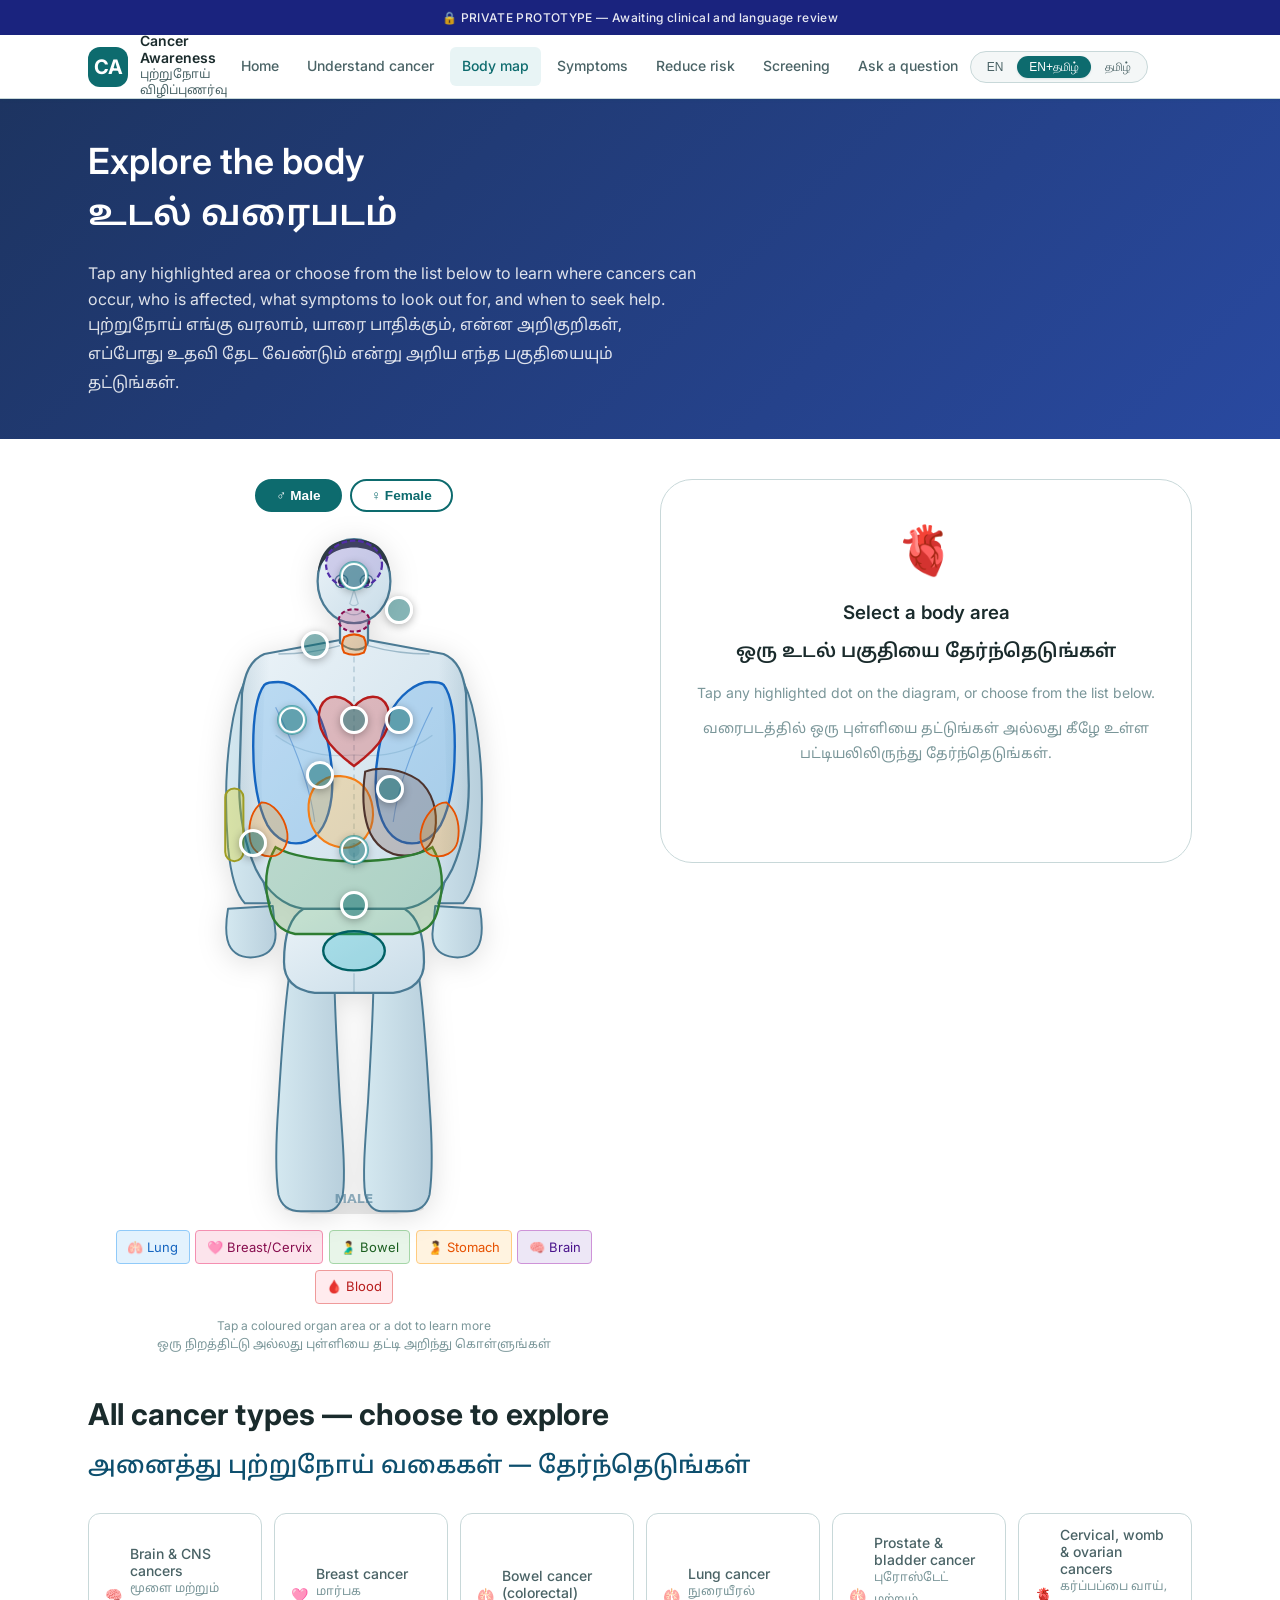
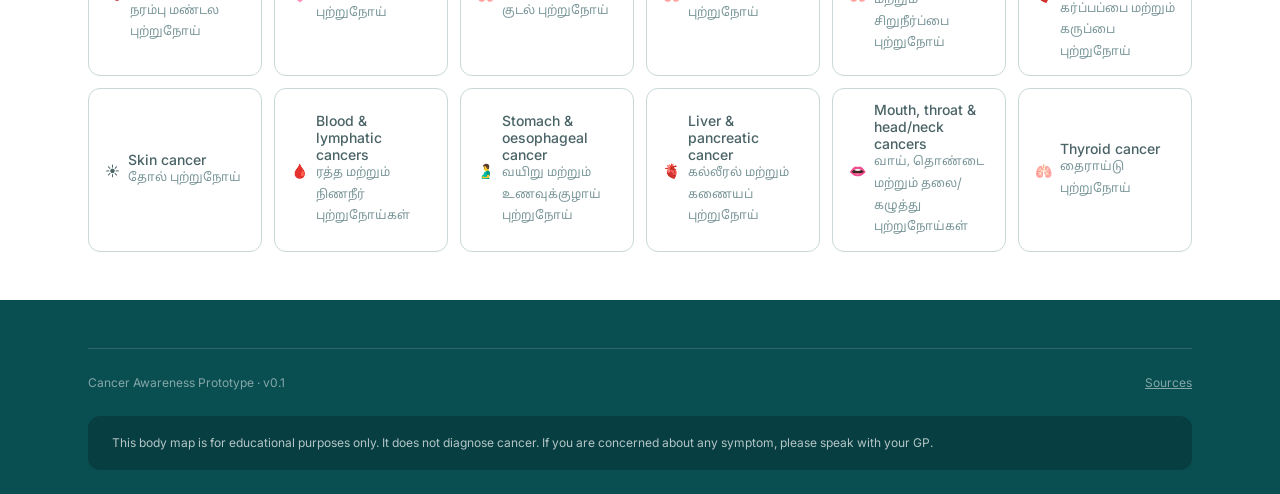
==== commit 1bec370d: "Add files via upload" ====
--- a/pages/body-map.html
+++ b/pages/body-map.html
@@ -620,7 +620,7 @@
         </div>
 
         <!-- Organ colour legend -->
-        <div style="margin-top:1rem;display:flex;flex-wrap:wrap;gap:.35rem;justify-content:center">
+        <div class="body-svg-legend" style="margin-top:1rem;display:flex;flex-wrap:wrap;gap:.35rem;justify-content:center">
           <span style="font-size:.7rem;background:#E3F2FD;color:#1565C0;padding:.35rem .65rem;border-radius:4px;border:1px solid #90CAF9">🫁 Lung</span>
           <span style="font-size:.7rem;background:#FCE4EC;color:#880E4F;padding:.35rem .65rem;border-radius:4px;border:1px solid #F48FB1">🩷 Breast/Cervix</span>
           <span style="font-size:.7rem;background:#E8F5E9;color:#1B5E20;padding:.35rem .65rem;border-radius:4px;border:1px solid #A5D6A7">🫃 Bowel</span>
--- a/css/style.css
+++ b/css/style.css
@@ -1135,3 +1135,110 @@
   /* Worry banner button full-width */
   .worry-banner .btn { width: 100%; text-align: center; }
 }
+
+/* ================================================================
+   ACTION RULES (symptom pages) — moved here for proper dark mode
+   ================================================================ */
+.action-rule {
+  background: #FFF3E0;
+  border-left: 4px solid var(--clr-accent);
+  border-radius: 0 var(--radius-md) var(--radius-md) 0;
+  padding: var(--sp-4) var(--sp-5);
+  margin: var(--sp-4) 0;
+}
+.action-rule-urgent {
+  background: #FFEBEE;
+  border-left-color: #D32F2F;
+}
+/* Betel/warning callout in risk page */
+.betel-warning {
+  background: #FFFDE7;
+  border: 2px solid #F9A825;
+  border-radius: var(--radius-md);
+  padding: var(--sp-4) var(--sp-6);
+  margin: var(--sp-6) 0;
+}
+
+/* ================================================================
+   DARK MODE OVERRIDES for hardcoded light components
+   ================================================================ */
+@media (prefers-color-scheme: dark) {
+  /* Info boxes */
+  .info-box-info    { background: rgba(25,118,210,0.18);  color: var(--clr-text-primary); }
+  .info-box-warn    { background: rgba(224,123,57,0.18);  color: var(--clr-text-primary); }
+  .info-box-urgent  { background: rgba(192,57,43,0.18);   color: var(--clr-text-primary); }
+  .info-box-success { background: rgba(46,125,50,0.18);   color: var(--clr-text-primary); }
+
+  /* Quiz states */
+  .quiz-option.correct { background: rgba(46,125,50,0.22);  color: var(--clr-text-primary); }
+  .quiz-option.wrong   { background: rgba(192,57,43,0.22);  color: var(--clr-text-primary); }
+  .quiz-option.selected { background: rgba(13,107,110,0.2); color: var(--clr-text-primary); }
+
+  /* Myth cards */
+  .myth-top    { background: var(--clr-surface-raised); }
+  .myth-bottom { background: var(--clr-surface); }
+
+  /* Action rules */
+  .action-rule         { background: rgba(224,123,57,0.14); color: var(--clr-text-primary); }
+  .action-rule-urgent  { background: rgba(211,47,47,0.18);  color: var(--clr-text-primary); }
+
+  /* Betel warning */
+  .betel-warning { background: rgba(249,168,37,0.12); border-color: rgba(249,168,37,0.4); }
+
+  /* Review notice */
+  .review-notice { background: rgba(255,215,0,0.1); border-color: rgba(255,213,79,0.35); color: var(--clr-text-secondary); }
+}
+
+/* ================================================================
+   CONTRAST & FONT SIZE IMPROVEMENTS (light + dark)
+   ================================================================ */
+/* Raise review-notice contrast in light mode */
+.review-notice { color: #4E342E; }
+
+/* Ensure myth-bottom adapts to dark mode */
+.myth-bottom { background: var(--clr-surface); }
+
+/* Font size floor: nothing below 13px readable on phones */
+@media (max-width: 768px) {
+  .text-xs, [class*="text-xs"] { font-size: max(var(--text-xs), 0.8125rem) !important; }
+  .info-box { font-size: max(var(--text-sm), 0.875rem); }
+  .quiz-option { font-size: max(var(--text-base), 1rem); padding: var(--sp-4) var(--sp-4); }
+  .review-notice { font-size: max(var(--text-xs), 0.8125rem); }
+  /* Myth label text */
+  .myth-label { font-size: max(var(--text-xs), 0.8125rem); }
+  /* Action rule */
+  .action-rule { font-size: max(var(--text-sm), 0.875rem); }
+}
+
+/* ================================================================
+   RISK PAGE ICON BACKGROUNDS — dark mode override
+   ================================================================ */
+@media (prefers-color-scheme: dark) {
+  .risk-icon { background: var(--clr-surface-raised) !important; }
+}
+
+/* ================================================================
+   BODY MAP LEGEND CHIPS — dark mode override
+   ================================================================ */
+/* In dark mode override all inline-styled legend chips in the body map */
+@media (prefers-color-scheme: dark) {
+  .body-svg-legend span {
+    background: var(--clr-surface-raised) !important;
+    color: var(--clr-text-primary) !important;
+    border-color: var(--clr-border) !important;
+  }
+  /* Glossary cards rendered by JS */
+  .glossary-card-item {
+    background: var(--clr-surface) !important;
+    border-color: var(--clr-border) !important;
+    color: var(--clr-text-primary) !important;
+  }
+  /* Glossary alpha filter buttons */
+  .glossary-filter-btn {
+    background: var(--clr-surface-raised) !important;
+    border-color: var(--clr-border) !important;
+    color: var(--clr-text-primary) !important;
+  }
+}
+/* Ensure legend chip font size is readable on all screens */
+.body-svg-legend span { font-size: max(0.7rem, 0.8125rem) !important; }
